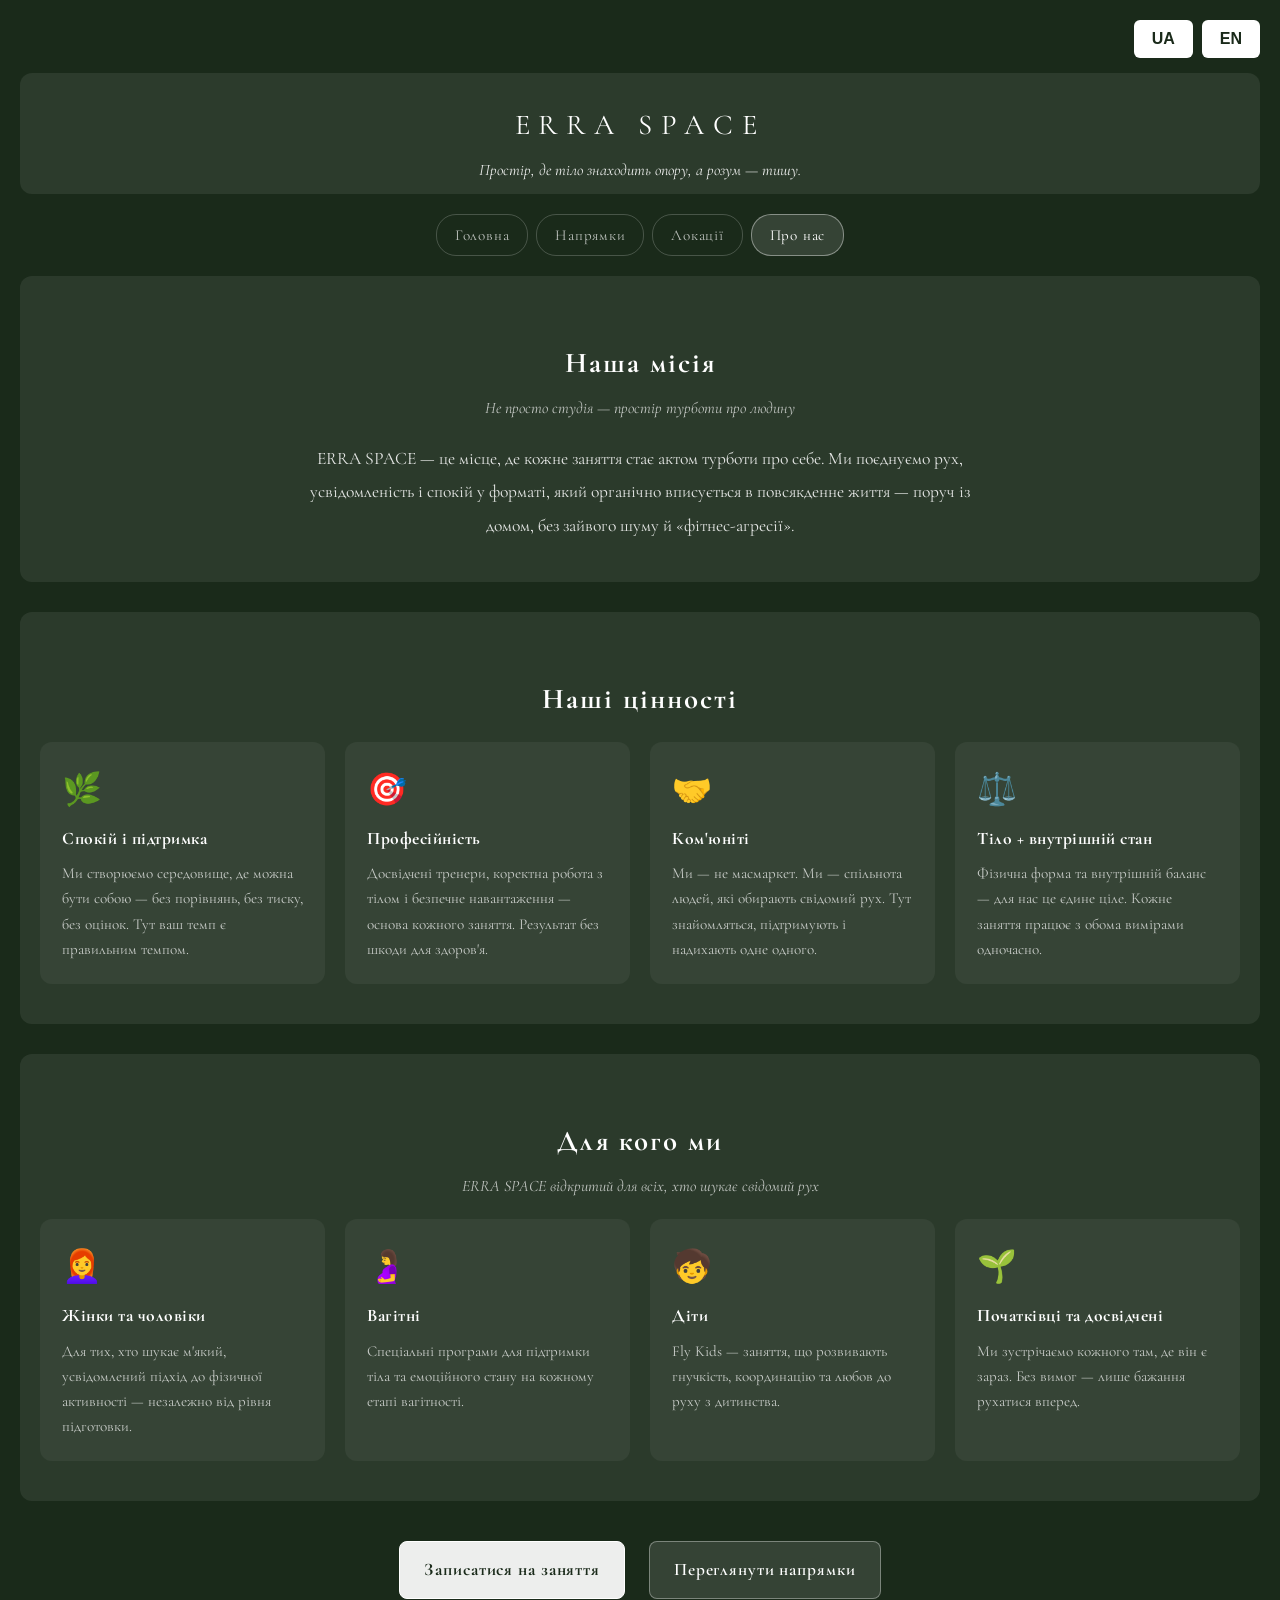
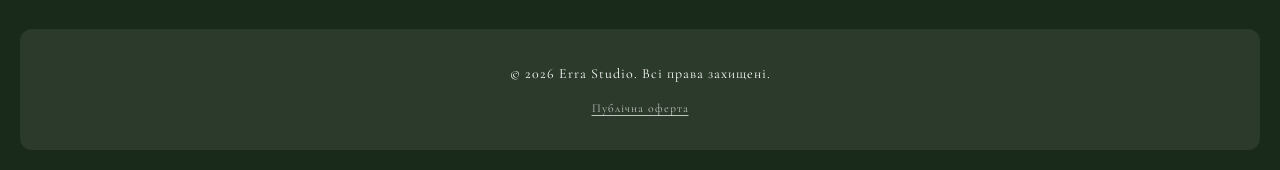
==== about.html @ 4abafbee "Create about.html" ====
<!DOCTYPE html>
<html lang="uk">
<head>
  <meta charset="UTF-8">
  <meta name="viewport" content="width=device-width, initial-scale=1">
  <title>Про нас — ERRA SPACE</title>
  <meta name="description" content="ERRA SPACE — це більше, ніж студія. Це безпечний простір для руху, відновлення й балансу тіла та розуму у Вишгороді та Міжріччі.">
  <link rel="stylesheet" href="style.css">
  <script src="script.js" defer></script>
  <link rel="preconnect" href="https://fonts.googleapis.com">
  <link rel="preconnect" href="https://fonts.gstatic.com" crossorigin>
  <link href="https://fonts.googleapis.com/css2?family=Cormorant+Garamond:wght@400;600;700&display=swap" rel="stylesheet">
</head>
<body>

  <div class="lang-switch">
    <button onclick="setLanguage('ua')">UA</button>
    <button onclick="setLanguage('en')">EN</button>
  </div>

  <header>
    <h1><a href="index.html" style="color:inherit;text-decoration:none;">ERRA SPACE</a></h1>
    <p class="hero-text" id="subtitle">Простір, де тіло знаходить опору, а розум — тишу.</p>
  </header>

  <nav class="page-nav">
    <a href="index.html" class="page-nav-link" id="nav-home">Головна</a>
    <a href="classes.html" class="page-nav-link" id="nav-classes">Напрямки</a>
    <a href="locations.html" class="page-nav-link" id="nav-locations">Локації</a>
    <a href="about.html" class="page-nav-link active" id="nav-about">Про нас</a>
  </nav>

  <main>

    <!-- Місія -->
    <section>
      <h2 id="about-mission-title">Наша місія</h2>
      <p class="section-subtitle" id="about-mission-subtitle">Не просто студія — простір турботи про людину</p>
      <p style="max-width:680px; margin:0 auto; font-size:1.1rem; line-height:1.9; color:rgba(255,255,255,0.88);" id="about-mission-text">
        ERRA SPACE — це місце, де кожне заняття стає актом турботи про себе. Ми поєднуємо рух, усвідомленість і спокій у форматі, який органічно вписується в повсякденне життя — поруч із домом, без зайвого шуму й «фітнес-агресії».
      </p>
    </section>

    <!-- Цінності -->
    <section>
      <h2 id="about-values-title">Наші цінності</h2>
      <div class="about-grid">
        <div class="about-card">
          <div class="about-card-icon">🌿</div>
          <div class="about-card-title" id="val-1-title">Спокій і підтримка</div>
          <div class="about-card-text" id="val-1-text">Ми створюємо середовище, де можна бути собою — без порівнянь, без тиску, без оцінок. Тут ваш темп є правильним темпом.</div>
        </div>
        <div class="about-card">
          <div class="about-card-icon">🎯</div>
          <div class="about-card-title" id="val-2-title">Професійність</div>
          <div class="about-card-text" id="val-2-text">Досвідчені тренери, коректна робота з тілом і безпечне навантаження — основа кожного заняття. Результат без шкоди для здоров'я.</div>
        </div>
        <div class="about-card">
          <div class="about-card-icon">🤝</div>
          <div class="about-card-title" id="val-3-title">Ком'юніті</div>
          <div class="about-card-text" id="val-3-text">Ми — не масмаркет. Ми — спільнота людей, які обирають свідомий рух. Тут знайомляться, підтримують і надихають одне одного.</div>
        </div>
        <div class="about-card">
          <div class="about-card-icon">⚖️</div>
          <div class="about-card-title" id="val-4-title">Тіло + внутрішній стан</div>
          <div class="about-card-text" id="val-4-text">Фізична форма та внутрішній баланс — для нас це єдине ціле. Кожне заняття працює з обома вимірами одночасно.</div>
        </div>
      </div>
    </section>

    <!-- Для кого -->
    <section>
      <h2 id="about-who-title">Для кого ми</h2>
      <p class="section-subtitle" id="about-who-subtitle">ERRA SPACE відкритий для всіх, хто шукає свідомий рух</p>
      <div class="about-grid">
        <div class="about-card">
          <div class="about-card-icon">👩‍🦰</div>
          <div class="about-card-title" id="who-1-title">Жінки та чоловіки</div>
          <div class="about-card-text" id="who-1-text">Для тих, хто шукає м'який, усвідомлений підхід до фізичної активності — незалежно від рівня підготовки.</div>
        </div>
        <div class="about-card">
          <div class="about-card-icon">🤰</div>
          <div class="about-card-title" id="who-2-title">Вагітні</div>
          <div class="about-card-text" id="who-2-text">Спеціальні програми для підтримки тіла та емоційного стану на кожному етапі вагітності.</div>
        </div>
        <div class="about-card">
          <div class="about-card-icon">🧒</div>
          <div class="about-card-title" id="who-3-title">Діти</div>
          <div class="about-card-text" id="who-3-text">Fly Kids — заняття, що розвивають гнучкість, координацію та любов до руху з дитинства.</div>
        </div>
        <div class="about-card">
          <div class="about-card-icon">🌱</div>
          <div class="about-card-title" id="who-4-title">Початківці та досвідчені</div>
          <div class="about-card-text" id="who-4-text">Ми зустрічаємо кожного там, де він є зараз. Без вимог — лише бажання рухатися вперед.</div>
        </div>
      </div>
    </section>

    <!-- CTA -->
    <div class="cta">
      <a href="https://instasport.ua/uk/portal/erraspace?utm_source=site&utm_medium=about&utm_content=signup"
         class="cta-button primary" id="cta-button">Записатися на заняття</a>
      <a href="classes.html" class="cta-button" id="about-btn-classes">Переглянути напрямки</a>
    </div>

  </main>

  <footer>
    <p id="footer-text">© 2026 Erra Studio. Всі права захищені.</p>
    <p style="margin-top:8px; font-size:.85em;">
      <a href="oferta.html">Публічна оферта</a>
    </p>
  </footer>

</body>
</html>
---- style.css ----
@font-face {
  font-display: swap;
}

/* Базові стилі */
body {
  font-family: 'Cormorant Garamond', serif;
  background-color: #1a2a1a;
  color: #ffffff;
  margin: 0;
  padding: 20px;
  line-height: 1.6;
  font-size: 16px;
}

/* Перемикач мов */
.lang-switch {
  text-align: right;
  margin-bottom: 15px;
}
.lang-switch button {
  background: #ffffff;
  color: #1a2a1a;
  border: none;
  padding: 10px 18px;
  margin-left: 5px;
  border-radius: 6px;
  cursor: pointer;
  font-weight: bold;
  font-size: 1rem;
  transition: background 0.3s;
}
.lang-switch button:hover { background: #ddd; }

/* Шапка */
header {
  background: rgba(255,255,255,0.08);
  border-radius: 12px;
  padding: 10px 15px;
  margin-bottom: 20px;
  text-align: center;
}
h1 {
  font-weight: 400;
  font-size: 1.8rem;
  letter-spacing: 0.3em;
  text-transform: uppercase;
  margin-bottom: 10px;
}
.hero-text {
  font-style: italic;
  font-size: 1rem;
  color: rgba(255,255,255,0.9);
  max-width: 80%;
  margin: 0 auto;
}

/* Навігація між сторінками */
.page-nav {
  display: flex;
  justify-content: center;
  gap: 8px;
  flex-wrap: wrap;
  margin-bottom: 20px;
}
.page-nav-link {
  color: rgba(255,255,255,0.7);
  text-decoration: none;
  padding: 8px 18px;
  border-radius: 20px;
  font-size: 0.95rem;
  letter-spacing: 0.05em;
  border: 1px solid rgba(255,255,255,0.2);
  transition: all 0.3s ease;
}
.page-nav-link:hover,
.page-nav-link.active {
  color: #fff;
  background: rgba(255,255,255,0.12);
  border-color: rgba(255,255,255,0.4);
}

/* Банер для нових клієнтів */
.new-client-banner {
  text-align: center;
  background: rgba(255,255,255,0.12);
  border: 1px solid rgba(255,255,255,0.25);
  border-radius: 12px;
  padding: 14px 20px;
  margin-bottom: 20px;
  animation: fadeInUp 0.6s ease both;
}
.new-client-banner p {
  margin: 0;
  font-size: 1.05rem;
  color: rgba(255,255,255,0.95);
}

/* CTA */
.cta {
  text-align: center;
  margin: 20px 0;
}
.cta-button {
  display: inline-block;
  margin: 10px 10px;
  padding: 14px 24px;
  background: rgba(255,255,255,0.12);
  color: #fff;
  border: 1.5px solid rgba(255,255,255,0.35);
  border-radius: 8px;
  text-decoration: none;
  font-weight: 600;
  font-size: 1.1rem;
  letter-spacing: 0.05em;
  transition: all 0.3s ease;
  cursor: pointer;
}
.cta-button:hover {
  background: rgba(255,255,255,0.22);
  border-color: rgba(255,255,255,0.6);
  transform: scale(1.04);
}

.cta-button.primary {
  background: rgba(255,255,255,0.92);
  color: #1a2a1a;
  border-color: #fff;
  font-weight: 700;
}
.cta-button.primary:hover {
  background: #fff;
  transform: scale(1.06);
  box-shadow: 0 4px 20px rgba(255,255,255,0.2);
}

/* Секції */
section {
  background: rgba(255,255,255,0.08);
  border-radius: 12px;
  padding: 40px 20px;
  margin-bottom: 30px;
  text-align: center;
}
h2 {
  font-size: 1.8rem;
  margin-bottom: 10px;
  letter-spacing: 2px;
}
h3 {
  font-size: 1.3rem;
  font-weight: 600;
  letter-spacing: 1px;
  margin-bottom: 15px;
  color: rgba(255,255,255,0.85);
}
.contacts-subtitle,
.section-subtitle {
  font-style: italic;
  font-size: 1rem;
  color: rgba(255,255,255,0.7);
  margin-top: 0;
  margin-bottom: 20px;
}

/* Соцмережі */
.social-icons {
  display: flex;
  justify-content: center;
  gap: 30px;
  margin-top: 20px;
}
.social-icons img {
  width: 40px;
  height: 40px;
  filter: invert(100%);
  transition: transform 0.3s;
}
.social-icons img:hover { transform: scale(1.2); }

/* Напрямки */
.directions-grid {
  display: grid;
  grid-template-columns: repeat(3, 1fr);
  gap: 25px;
  padding: 0;
  height: auto;
}
.card {
  background: rgba(255,255,255,0.05);
  border-radius: 12px;
  overflow: hidden;
  text-align: center;
  box-shadow: 0 0 10px rgba(0,0,0,0.3);
  cursor: pointer;
  transition: transform 0.3s;
  animation: fadeInUp 0.6s ease both;
}
.card:hover { transform: scale(1.05); }
.card img {
  width: 100%;
  height: auto;
  object-fit: cover;
  aspect-ratio: 4 / 5;
}
.card p {
  margin: 10px 0;
  font-size: 1.2rem;
  font-style: italic;
  color: rgba(255,255,255,0.9);
}

/* Послідовна анімація карток */
.card:nth-child(1) { animation-delay: 0.05s; }
.card:nth-child(2) { animation-delay: 0.10s; }
.card:nth-child(3) { animation-delay: 0.15s; }
.card:nth-child(4) { animation-delay: 0.20s; }
.card:nth-child(5) { animation-delay: 0.25s; }
.card:nth-child(6) { animation-delay: 0.30s; }
.card:nth-child(7) { animation-delay: 0.35s; }
.card:nth-child(8) { animation-delay: 0.40s; }
.card:nth-child(9) { animation-delay: 0.45s; }

/* Блоки напрямків (для classes.html) */
.classes-group {
  margin-bottom: 40px;
  text-align: left;
}
.classes-group h3 {
  text-align: center;
  border-bottom: 1px solid rgba(255,255,255,0.15);
  padding-bottom: 10px;
  margin-bottom: 20px;
}
.class-item {
  background: rgba(255,255,255,0.05);
  border-radius: 10px;
  padding: 18px 22px;
  margin-bottom: 12px;
  cursor: default;
  transition: background 0.3s;
}
.class-item:hover {
  background: rgba(255,255,255,0.09);
}
.class-item-title {
  font-size: 1.15rem;
  font-weight: 600;
  margin-bottom: 6px;
  color: #fff;
}
.class-item-desc {
  font-size: 0.95rem;
  color: rgba(255,255,255,0.72);
  line-height: 1.6;
}

/* Модальне вікно */
.modal {
  display: none;
  position: fixed;
  z-index: 1000;
  left: 0; top: 0;
  width: 100%; height: 100%;
  background: rgba(0,0,0,0.8);
  align-items: center;
  justify-content: center;
  opacity: 0;
  transition: opacity 0.3s ease;
}
.modal.show {
  display: flex;
  opacity: 1;
}
.modal.hide {
  opacity: 0;
}
.modal-content {
  background: #1a2a1a;
  color: #fff;
  padding: 30px;
  border-radius: 12px;
  width: 80%;
  max-width: 900px;
  text-align: left;
  line-height: 1.8;
  font-size: 1.8rem;
  transform: scale(0.95);
  transition: transform 0.3s ease;
}
.modal.show .modal-content {
  transform: scale(1);
}
.modal-content h2 {
  margin-top: 0;
  font-size: 2rem;
  letter-spacing: 1px;
}
.close {
  float: right;
  font-size: 2.4rem;
  cursor: pointer;
}

/* Контакти */
.contact-blocks {
  display: grid;
  grid-template-columns: repeat(auto-fit, minmax(280px, 1fr));
  gap: 30px;
  margin-top: 20px;
}
.contact-block {
  background: rgba(255,255,255,0.05);
  border-radius: 12px;
  padding: 20px;
  box-shadow: 0 0 10px rgba(0,0,0,0.3);
  text-align: center;
}
.contact-block p {
  margin: 10px 0;
  font-size: 1.1rem;
}
.contact-block iframe {
  width: 100%;
  height: 200px;
  border-radius: 10px;
  margin-top: 10px;
  box-shadow: 0 0 8px rgba(0,0,0,0.4);
}

/* Про нас — блоки (about.html) */
.about-grid {
  display: grid;
  grid-template-columns: repeat(auto-fit, minmax(240px, 1fr));
  gap: 20px;
  margin-top: 20px;
  text-align: left;
}
.about-card {
  background: rgba(255,255,255,0.05);
  border-radius: 12px;
  padding: 22px;
}
.about-card-icon {
  font-size: 2rem;
  margin-bottom: 10px;
}
.about-card-title {
  font-size: 1.1rem;
  font-weight: 700;
  margin-bottom: 8px;
  color: #fff;
  letter-spacing: 0.5px;
}
.about-card-text {
  font-size: 0.95rem;
  color: rgba(255,255,255,0.72);
  line-height: 1.65;
}

/* Кнопка навігації */
.nav-button {
  display: inline-block;
  margin-top: 15px;
  padding: 14px 26px;
  background: #ffffff;
  color: #1a2a1a !important;
  border-radius: 10px;
  text-decoration: none !important;
  font-weight: bold;
  transition: background 0.3s;
}
.nav-button:hover { background: #ddd; }

/* Телефон */
a[href^="tel"] {
  color: #ffffff !important;
  text-decoration: none !important;
  font-weight: bold;
  white-space: nowrap;
}
a[href^="tel"]:hover { color: #ddd !important; }

/* Instagram у контактах */
.contact-block a[href*="instagram.com"] {
  color: #ffffff !important;
  text-decoration: none !important;
  font-style: italic;
  font-weight: bold;
}
.contact-block a[href*="instagram.com"]:hover { color: #ddd !important; }

/* Футер */
footer {
  text-align: center;
  font-size: 14px;
  letter-spacing: 1px;
  background: rgba(255,255,255,0.08);
  border-radius: 12px;
  padding: 20px;
  position: relative;
  bottom: 0;
  width: 100%;
  box-sizing: border-box;
}
footer a {
  color: rgba(255, 255, 255, 0.7);
  text-decoration: underline;
  text-underline-offset: 3px;
  transition: color 0.2s;
}
footer a:hover {
  color: #ffffff;
}

/* Анімація */
section, footer { animation: fadeInUp 0.8s ease both; }
@keyframes fadeInUp {
  from { opacity: 0; transform: translateY(20px); }
  to { opacity: 1; transform: translateY(0); }
}

/* Мобільна адаптивність */
@media (max-width: 480px) {
  body { padding: 8px; }

  section { padding: 15px 8px; }
  h1 { font-size: 1.4rem; letter-spacing: 0.15em; }
  h2 { font-size: 1.3rem; letter-spacing: 1px; }

  .page-nav {
    gap: 5px;
  }
  .page-nav-link {
    padding: 6px 12px;
    font-size: 0.82rem;
  }

  .new-client-banner {
    padding: 10px 12px;
    font-size: 0.9rem;
  }

  /* Картки — 3 в ряд */
  .directions-grid {
    grid-template-columns: repeat(3, 1fr);
    gap: 6px;
  }
  .card {
    border-radius: 8px;
  }
  .card img {
    aspect-ratio: 3 / 4;
    max-height: none;
  }
  .card p {
    font-size: 0.6rem;
    margin: 4px 0;
    padding: 0 2px;
  }

  /* Кнопки CTA — в ряд, компактні */
  .cta {
    display: flex;
    flex-direction: row;
    flex-wrap: wrap;
    justify-content: center;
    gap: 8px;
    margin: 12px 0;
  }
  .cta-button {
    display: inline-block;
    width: auto;
    margin: 0;
    padding: 10px 14px;
    font-size: 0.85rem;
    text-align: center;
    box-sizing: border-box;
    letter-spacing: 0;
  }

  /* Модальне вікно */
  .modal-content {
    width: 100%;
    height: 100vh;
    max-height: 100vh;
    overflow-y: auto;
    margin: 0;
    border-radius: 0;
    font-size: 1.1rem;
    line-height: 1.8;
    padding: 20px 16px;
  }
  .modal-content h2 {
    font-size: 1.2rem;
    letter-spacing: 0.05em;
  }
  .modal-content p {
    font-size: 1rem;
    line-height: 1.7;
  }
  .close { font-size: 2rem; }

  /* Контакти — один під одним */
  .contact-blocks {
    grid-template-columns: 1fr;
    gap: 15px;
  }
  .contact-block {
    padding: 16px 12px;
  }
  .contact-block p {
    font-size: 0.95rem;
    margin: 6px 0;
  }
  .contact-block iframe {
    height: 160px;
  }
  .nav-button {
    padding: 10px 20px;
    font-size: 0.9rem;
    margin-top: 10px;
  }

  .social-icons { gap: 18px; }
  .social-icons img {
    width: 28px;
    height: 28px;
  }

  .about-grid {
    grid-template-columns: 1fr;
  }
}
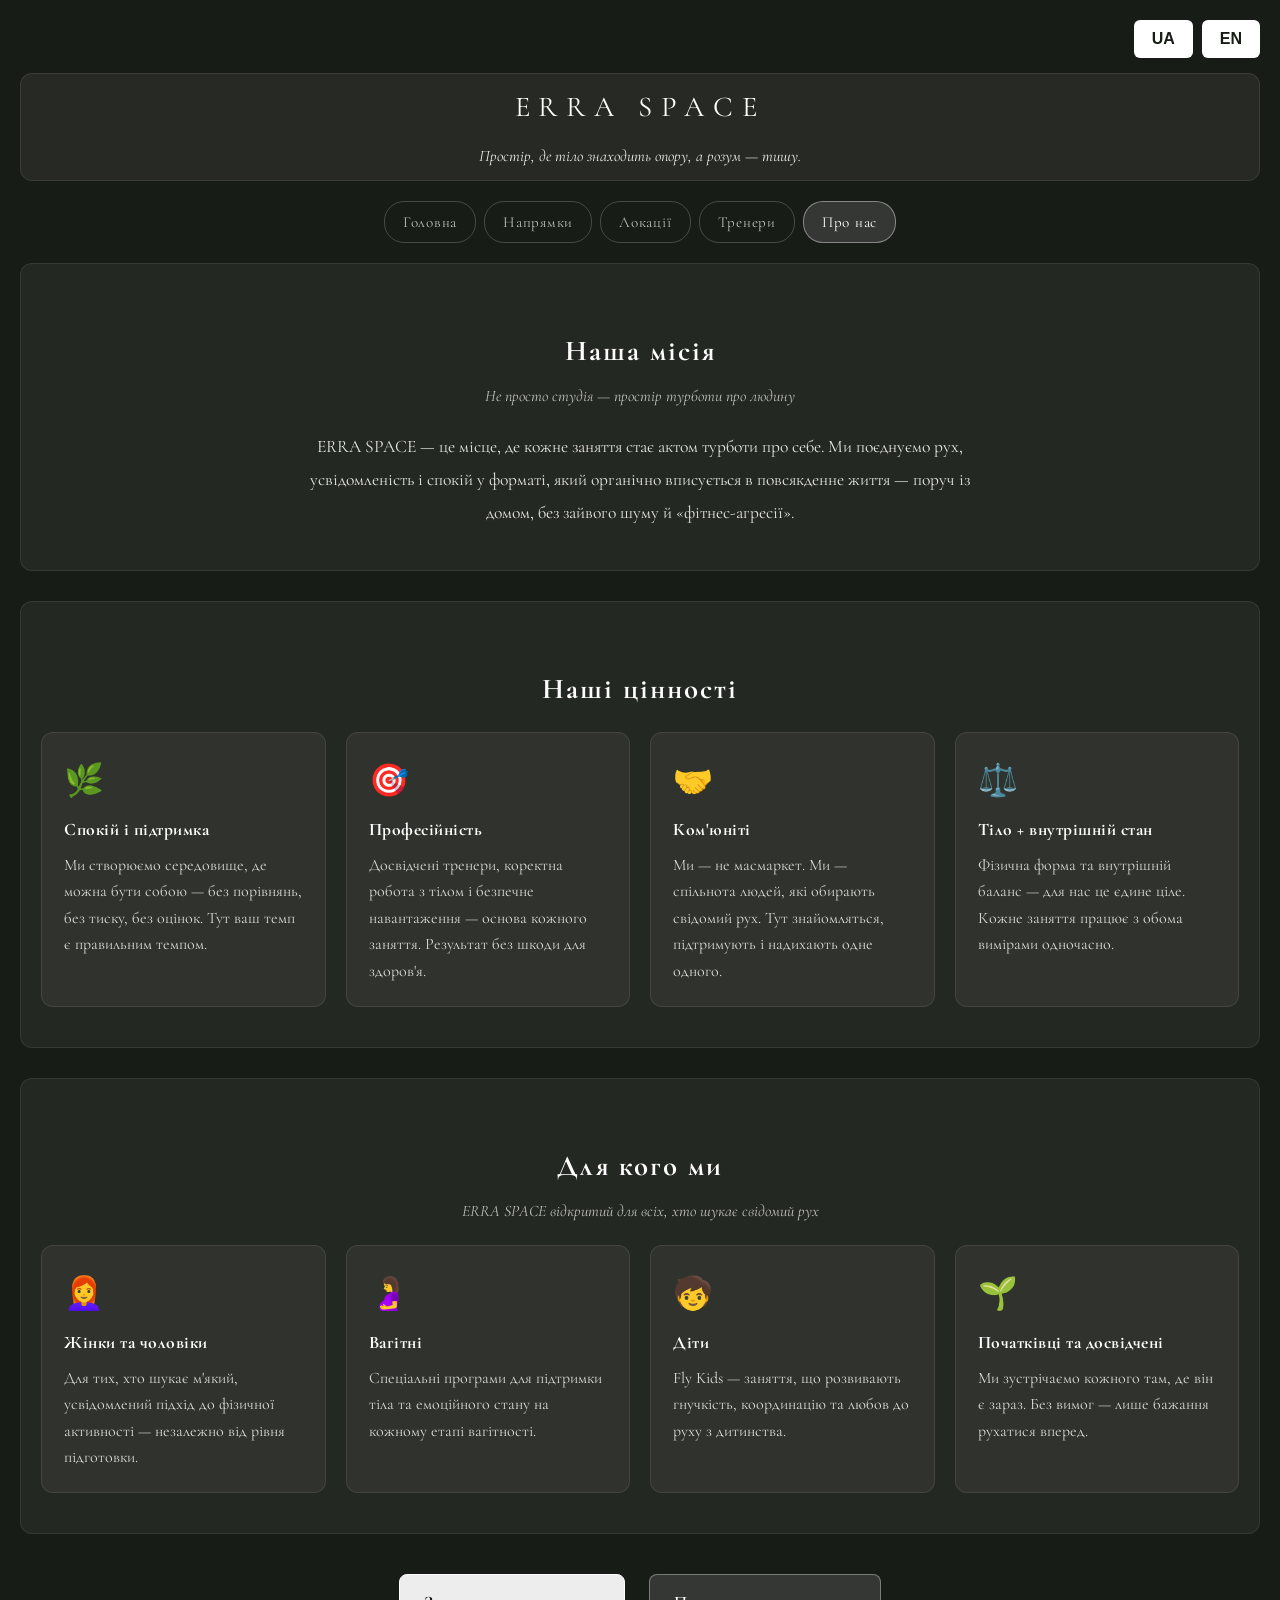
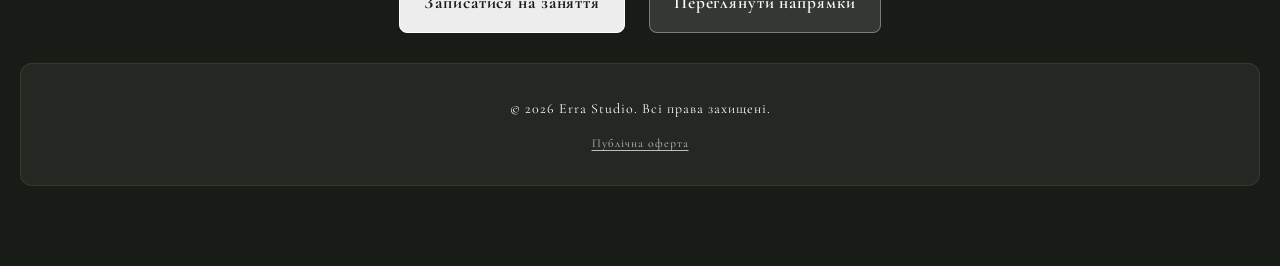
==== commit 1b5e9808: "Update about.html" ====
--- a/about.html
+++ b/about.html
@@ -27,6 +27,7 @@
     <a href="index.html" class="page-nav-link" id="nav-home">Головна</a>
     <a href="classes.html" class="page-nav-link" id="nav-classes">Напрямки</a>
     <a href="locations.html" class="page-nav-link" id="nav-locations">Локації</a>
+    <a href="trainers.html" class="page-nav-link" id="nav-trainers">Тренери</a>
     <a href="about.html" class="page-nav-link active" id="nav-about">Про нас</a>
   </nav>
 
--- a/style.css
+++ b/style.css
@@ -5,12 +5,13 @@
 /* Базові стилі */
 body {
   font-family: 'Cormorant Garamond', serif;
-  background-color: #1a2a1a;
+  background-color: #181c17;          /* ← менш насичений зелений */
   color: #ffffff;
   margin: 0;
   padding: 20px;
   line-height: 1.6;
   font-size: 16px;
+  padding-bottom: 80px;
 }
 
 /* Перемикач мов */
@@ -20,7 +21,7 @@
 }
 .lang-switch button {
   background: #ffffff;
-  color: #1a2a1a;
+  color: #181c17;
   border: none;
   padding: 10px 18px;
   margin-left: 5px;
@@ -32,20 +33,56 @@
 }
 .lang-switch button:hover { background: #ddd; }
 
-/* Шапка */
+/* Шапка (інші сторінки) */
 header {
-  background: rgba(255,255,255,0.08);
+  background: rgba(232,228,210,0.07);  /* ← теплий айворі відтінок */
+  border: 1px solid rgba(232,228,210,0.10);
   border-radius: 12px;
   padding: 10px 15px;
   margin-bottom: 20px;
   text-align: center;
 }
+
+/* Hero — головна сторінка */
+.hero-header {
+  background: rgba(232,228,210,0.07);
+  border: 1px solid rgba(232,228,210,0.10);
+  border-radius: 16px;
+  padding: 48px 24px 36px;
+  margin-bottom: 20px;
+  text-align: center;
+  display: flex;
+  flex-direction: column;
+  align-items: center;
+  gap: 0;
+}
+.hero-location {
+  font-size: 0.78rem;
+  letter-spacing: 0.15em;
+  text-transform: uppercase;
+  color: rgba(255,255,255,0.5);
+  margin: 0 0 12px;
+}
+.hero-sub {
+  font-size: 1.1rem;
+  color: rgba(255,255,255,0.78);
+  line-height: 1.5;
+  margin: 0 0 20px;
+  font-style: italic;
+}
+.hero-trust-line {
+  font-size: 0.82rem;
+  color: rgba(255,255,255,0.4);
+  margin: 10px 0 0;
+  letter-spacing: 0.02em;
+}
+
 h1 {
   font-weight: 400;
   font-size: 1.8rem;
   letter-spacing: 0.3em;
   text-transform: uppercase;
-  margin-bottom: 10px;
+  margin: 0 0 14px;
 }
 .hero-text {
   font-style: italic;
@@ -83,8 +120,8 @@
 /* Банер для нових клієнтів */
 .new-client-banner {
   text-align: center;
-  background: rgba(255,255,255,0.12);
-  border: 1px solid rgba(255,255,255,0.25);
+  background: rgba(232,228,210,0.08);
+  border: 1px solid rgba(232,228,210,0.18);
   border-radius: 12px;
   padding: 14px 20px;
   margin-bottom: 20px;
@@ -121,10 +158,9 @@
   border-color: rgba(255,255,255,0.6);
   transform: scale(1.04);
 }
-
 .cta-button.primary {
   background: rgba(255,255,255,0.92);
-  color: #1a2a1a;
+  color: #181c17;
   border-color: #fff;
   font-weight: 700;
 }
@@ -133,10 +169,88 @@
   transform: scale(1.06);
   box-shadow: 0 4px 20px rgba(255,255,255,0.2);
 }
-
-/* Секції */
+.hero-main-btn {
+  font-size: 1.1rem;
+  padding: 16px 36px;
+  letter-spacing: 0.03em;
+  margin: 0;
+}
+
+/* Sticky CTA — тільки на мобільному */
+.sticky-cta {
+  display: none;
+  position: fixed;
+  bottom: 0;
+  left: 0;
+  right: 0;
+  z-index: 999;
+  padding: 12px 16px;
+  background: #181c17;
+  border-top: 1px solid rgba(255,255,255,0.12);
+  transition: opacity 0.3s ease, transform 0.3s ease;
+}
+.sticky-cta.hidden {
+  opacity: 0;
+  transform: translateY(100%);
+  pointer-events: none;
+}
+.sticky-cta-btn {
+  display: block;
+  width: 100%;
+  text-align: center;
+  padding: 14px 0;
+  background: #fff;
+  color: #181c17;
+  font-family: 'Cormorant Garamond', serif;
+  font-size: 1rem;
+  font-weight: 700;
+  border-radius: 8px;
+  text-decoration: none;
+  letter-spacing: 0.03em;
+  transition: background 0.2s;
+}
+.sticky-cta-btn:hover { background: #eee; }
+
+/* Відгуки */
+.reviews-section {
+  background: rgba(232,228,210,0.06);
+  border: 1px solid rgba(232,228,210,0.09);
+  border-radius: 12px;
+  padding: 40px 20px;
+  margin-bottom: 30px;
+  text-align: center;
+}
+.reviews-grid {
+  display: grid;
+  grid-template-columns: repeat(auto-fit, minmax(240px, 1fr));
+  gap: 20px;
+  margin-top: 20px;
+  text-align: left;
+}
+.review-card {
+  background: rgba(232,228,210,0.06);
+  border-radius: 12px;
+  padding: 22px 24px;
+  border-left: 2px solid rgba(232,228,210,0.20);
+}
+.review-text {
+  font-size: 1.05rem;
+  font-style: italic;
+  color: rgba(255,255,255,0.88);
+  line-height: 1.7;
+  margin: 0 0 12px;
+}
+.review-author {
+  font-size: 0.88rem;
+  color: rgba(255,255,255,0.45);
+  margin: 0;
+  letter-spacing: 0.04em;
+}
+
+/* Секції — ← айворі/теплий сірий замість чисто зеленого */
 section {
-  background: rgba(255,255,255,0.08);
+  background: rgba(232,228,210,0.06);
+  border: 1px solid rgba(232,228,210,0.09);
   border-radius: 12px;
   padding: 40px 20px;
   margin-bottom: 30px;
@@ -187,7 +301,7 @@
   height: auto;
 }
 .card {
-  background: rgba(255,255,255,0.05);
+  background: rgba(232,228,210,0.06);
   border-radius: 12px;
   overflow: hidden;
   text-align: center;
@@ -221,38 +335,39 @@
 .card:nth-child(8) { animation-delay: 0.40s; }
 .card:nth-child(9) { animation-delay: 0.45s; }
 
-/* Блоки напрямків (для classes.html) */
+/* Блоки напрямків (classes.html) */
 .classes-group {
   margin-bottom: 40px;
   text-align: left;
 }
 .classes-group h3 {
   text-align: center;
-  border-bottom: 1px solid rgba(255,255,255,0.15);
+  border-bottom: 1px solid rgba(232,228,210,0.15);
   padding-bottom: 10px;
   margin-bottom: 20px;
 }
 .class-item {
-  background: rgba(255,255,255,0.05);
+  background: rgba(232,228,210,0.07);   /* ← тепліший айворі фон картки */
+  border: 1px solid rgba(232,228,210,0.11);
   border-radius: 10px;
-  padding: 18px 22px;
+  padding: 20px 24px;
   margin-bottom: 12px;
   cursor: default;
   transition: background 0.3s;
 }
 .class-item:hover {
-  background: rgba(255,255,255,0.09);
+  background: rgba(232,228,210,0.12);
 }
 .class-item-title {
-  font-size: 1.15rem;
+  font-size: 1.2rem;                     /* ← збільшено з 1.15rem */
   font-weight: 600;
-  margin-bottom: 6px;
+  margin-bottom: 8px;
   color: #fff;
 }
 .class-item-desc {
-  font-size: 0.95rem;
-  color: rgba(255,255,255,0.72);
-  line-height: 1.6;
+  font-size: 1.05rem;                    /* ← збільшено з 0.95rem */
+  color: rgba(255,255,255,0.88);         /* ← більший контраст (було 0.72) */
+  line-height: 1.7;                      /* ← трохи більший міжрядковий */
 }
 
 /* Модальне вікно */
@@ -276,7 +391,7 @@
   opacity: 0;
 }
 .modal-content {
-  background: #1a2a1a;
+  background: #181c17;
   color: #fff;
   padding: 30px;
   border-radius: 12px;
@@ -310,7 +425,8 @@
   margin-top: 20px;
 }
 .contact-block {
-  background: rgba(255,255,255,0.05);
+  background: rgba(232,228,210,0.06);
+  border: 1px solid rgba(232,228,210,0.10);
   border-radius: 12px;
   padding: 20px;
   box-shadow: 0 0 10px rgba(0,0,0,0.3);
@@ -328,7 +444,7 @@
   box-shadow: 0 0 8px rgba(0,0,0,0.4);
 }
 
-/* Про нас — блоки (about.html) */
+/* Про нас */
 .about-grid {
   display: grid;
   grid-template-columns: repeat(auto-fit, minmax(240px, 1fr));
@@ -337,7 +453,8 @@
   text-align: left;
 }
 .about-card {
-  background: rgba(255,255,255,0.05);
+  background: rgba(232,228,210,0.06);
+  border: 1px solid rgba(232,228,210,0.10);
   border-radius: 12px;
   padding: 22px;
 }
@@ -353,9 +470,81 @@
   letter-spacing: 0.5px;
 }
 .about-card-text {
+  font-size: 1rem;                       /* ← збільшено з 0.95rem */
+  color: rgba(255,255,255,0.82);         /* ← кращий контраст */
+  line-height: 1.65;
+}
+
+/* Блок "Для кого" */
+.for-whom-grid {
+  display: grid;
+  grid-template-columns: repeat(auto-fit, minmax(240px, 1fr));
+  gap: 20px;
+  margin-top: 20px;
+  text-align: left;
+}
+.for-whom-card {
+  background: rgba(232,228,210,0.06);
+  border: 1px solid rgba(232,228,210,0.10);
+  border-radius: 12px;
+  padding: 24px;
+  display: flex;
+  flex-direction: column;
+  gap: 10px;
+  transition: background 0.3s;
+}
+.for-whom-card:hover {
+  background: rgba(232,228,210,0.11);
+}
+.for-whom-icon { font-size: 2rem; }
+.for-whom-card-title {
+  font-size: 1.15rem;
+  font-weight: 700;
+  color: #fff;
+  letter-spacing: 0.5px;
+}
+.for-whom-card-text {
+  font-size: 1rem;                       /* ← збільшено з 0.95rem */
+  color: rgba(255,255,255,0.82);
+  line-height: 1.6;
+}
+.for-whom-rec {
+  font-size: 0.88rem;
+  color: rgba(255,255,255,0.5);
+  font-style: italic;
+  margin-top: 4px;
+}
+.for-whom-btn {
+  margin-top: auto;
+  display: block;
+  text-align: center;
+  padding: 12px 16px;
   font-size: 0.95rem;
-  color: rgba(255,255,255,0.72);
-  line-height: 1.65;
+}
+.for-whom-hint {
+  margin-top: 24px;
+  font-style: italic;
+  font-size: 0.95rem;
+  color: rgba(255,255,255,0.55);
+}
+
+/* Завершальний блок */
+.closing-block {
+  text-align: center;
+  padding: 50px 20px;
+}
+.closing-text {
+  font-size: 1.8rem;
+  font-style: italic;
+  letter-spacing: 1px;
+  color: rgba(255,255,255,0.95);
+  margin: 0 0 10px;
+}
+.closing-subtext {
+  font-size: 1.2rem;
+  color: rgba(255,255,255,0.6);
+  margin: 0;
+  font-style: italic;
 }
 
 /* Кнопка навігації */
@@ -364,7 +553,7 @@
   margin-top: 15px;
   padding: 14px 26px;
   background: #ffffff;
-  color: #1a2a1a !important;
+  color: #181c17 !important;
   border-radius: 10px;
   text-decoration: none !important;
   font-weight: bold;
@@ -395,7 +584,8 @@
   text-align: center;
   font-size: 14px;
   letter-spacing: 1px;
-  background: rgba(255,255,255,0.08);
+  background: rgba(232,228,210,0.06);
+  border: 1px solid rgba(232,228,210,0.09);
   border-radius: 12px;
   padding: 20px;
   position: relative;
@@ -404,62 +594,139 @@
   box-sizing: border-box;
 }
 footer a {
-  color: rgba(255, 255, 255, 0.7);
+  color: rgba(255,255,255,0.7);
   text-decoration: underline;
   text-underline-offset: 3px;
   transition: color 0.2s;
 }
-footer a:hover {
-  color: #ffffff;
+footer a:hover { color: #ffffff; }
+
+/* ── Тренери ── */
+.trainers-grid {
+  display: grid;
+  grid-template-columns: repeat(2, 1fr);
+  gap: 24px;
+  margin-top: 24px;
+}
+.trainer-card {
+  background: rgba(232,228,210,0.07);
+  border: 1px solid rgba(232,228,210,0.11);
+  border-radius: 14px;
+  overflow: hidden;
+  transition: background 0.3s;
+}
+.trainer-card:hover {
+  background: rgba(232,228,210,0.12);
+}
+.trainer-photo {
+  width: 100%;
+  aspect-ratio: 3 / 4;
+  overflow: hidden;
+  background: rgba(232,228,210,0.06);
+}
+.trainer-photo img {
+  width: 100%;
+  height: 100%;
+  object-fit: cover;
+  object-position: top center;
+  display: block;
+}
+.trainer-info {
+  padding: 20px 22px 24px;
+}
+.trainer-category {
+  font-size: 0.72rem;
+  letter-spacing: 0.18em;
+  text-transform: uppercase;
+  color: rgba(255,255,255,0.42);
+  margin-bottom: 6px;
+}
+.trainer-name {
+  font-size: 1.45rem;
+  font-weight: 600;
+  letter-spacing: 0.04em;
+  margin: 0 0 6px;
+  color: #fff;
+}
+.trainer-directions {
+  font-size: 0.88rem;
+  font-style: italic;
+  color: rgba(255,255,255,0.50);
+  margin-bottom: 14px;
+  line-height: 1.4;
+}
+.trainer-desc {
+  font-size: 1rem;
+  color: rgba(255,255,255,0.84);
+  line-height: 1.72;
+  margin: 0;
+}
+/* Широка картка директора */
+.trainer-card.director {
+  grid-column: 1 / -1;
+  display: grid;
+  grid-template-columns: 1fr 2fr;
+}
+.trainer-card.director .trainer-photo {
+  aspect-ratio: 3 / 4;
 }
 
 /* Анімація */
 section, footer { animation: fadeInUp 0.8s ease both; }
 @keyframes fadeInUp {
   from { opacity: 0; transform: translateY(20px); }
-  to { opacity: 1; transform: translateY(0); }
+  to   { opacity: 1; transform: translateY(0); }
 }
 
 /* Мобільна адаптивність */
+@media (max-width: 768px) {
+  .sticky-cta { display: block; }
+  body { padding-bottom: 80px; }
+}
+
 @media (max-width: 480px) {
-  body { padding: 8px; }
-
-  section { padding: 15px 8px; }
+  body { padding: 8px; padding-bottom: 80px; }
+
+  section { padding: 15px 10px; }
   h1 { font-size: 1.4rem; letter-spacing: 0.15em; }
   h2 { font-size: 1.3rem; letter-spacing: 1px; }
 
-  .page-nav {
-    gap: 5px;
-  }
-  .page-nav-link {
-    padding: 6px 12px;
-    font-size: 0.82rem;
-  }
-
-  .new-client-banner {
-    padding: 10px 12px;
-    font-size: 0.9rem;
-  }
-
-  /* Картки — 3 в ряд */
+  .hero-header { padding: 28px 16px 20px; gap: 0; }
+  .hero-location { margin-bottom: 8px; }
+  h1 { margin-bottom: 8px; }
+  .hero-sub { font-size: 1rem; margin-bottom: 16px; }
+  .hero-main-btn { font-size: 1rem; padding: 14px 24px; width: 100%; box-sizing: border-box; }
+  .hero-trust-line { font-size: 0.75rem; }
+
+  .page-nav { gap: 5px; }
+  .page-nav-link { padding: 6px 12px; font-size: 0.82rem; }
+
+  .new-client-banner { padding: 10px 12px; font-size: 0.9rem; }
+
+  /* Картки напрямків — 3 в ряд */
   .directions-grid {
     grid-template-columns: repeat(3, 1fr);
     gap: 6px;
   }
-  .card {
-    border-radius: 8px;
+  .card { border-radius: 8px; }
+  .card img { aspect-ratio: 3 / 4; max-height: none; }
+  .card p { font-size: 0.6rem; margin: 4px 0; padding: 0 2px; }
+
+  /* Описи напрямків — збільшено для мобільного */
+  .class-item {
+    padding: 16px 14px;
   }
-  .card img {
-    aspect-ratio: 3 / 4;
-    max-height: none;
+  .class-item-title {
+    font-size: 1.1rem;                   /* ← чітко читається на телефоні */
+    margin-bottom: 6px;
   }
-  .card p {
-    font-size: 0.6rem;
-    margin: 4px 0;
-    padding: 0 2px;
+  .class-item-desc {
+    font-size: 1rem;                     /* ← мінімум 1rem на мобільному */
+    line-height: 1.65;
+    color: rgba(255,255,255,0.9);        /* ← максимальний контраст на мобільному */
   }
 
-  /* Кнопки CTA — в ряд, компактні */
+  /* Кнопки CTA */
   .cta {
     display: flex;
     flex-direction: row;
@@ -479,6 +746,17 @@
     letter-spacing: 0;
   }
 
+  /* Відгуки — одна колонка */
+  .reviews-grid { grid-template-columns: 1fr; }
+
+  /* Для кого — одна колонка */
+  .for-whom-grid { grid-template-columns: 1fr; }
+  .for-whom-btn { font-size: 0.88rem; padding: 10px 12px; }
+
+  /* Завершальний блок */
+  .closing-text { font-size: 1.3rem; }
+  .closing-subtext { font-size: 1rem; }
+
   /* Модальне вікно */
   .modal-content {
     width: 100%;
@@ -491,44 +769,28 @@
     line-height: 1.8;
     padding: 20px 16px;
   }
-  .modal-content h2 {
-    font-size: 1.2rem;
-    letter-spacing: 0.05em;
-  }
-  .modal-content p {
-    font-size: 1rem;
-    line-height: 1.7;
-  }
+  .modal-content h2 { font-size: 1.2rem; letter-spacing: 0.05em; }
+  .modal-content p { font-size: 1rem; line-height: 1.7; }
   .close { font-size: 2rem; }
 
-  /* Контакти — один під одним */
-  .contact-blocks {
-    grid-template-columns: 1fr;
-    gap: 15px;
-  }
-  .contact-block {
-    padding: 16px 12px;
-  }
-  .contact-block p {
-    font-size: 0.95rem;
-    margin: 6px 0;
-  }
-  .contact-block iframe {
-    height: 160px;
-  }
-  .nav-button {
-    padding: 10px 20px;
-    font-size: 0.9rem;
-    margin-top: 10px;
-  }
+  /* Контакти */
+  .contact-blocks { grid-template-columns: 1fr; gap: 15px; }
+  .contact-block { padding: 16px 12px; }
+  .contact-block p { font-size: 0.95rem; margin: 6px 0; }
+  .contact-block iframe { height: 160px; }
+  .nav-button { padding: 10px 20px; font-size: 0.9rem; margin-top: 10px; }
 
   .social-icons { gap: 18px; }
-  .social-icons img {
-    width: 28px;
-    height: 28px;
-  }
-
-  .about-grid {
-    grid-template-columns: 1fr;
-  }
-}
+  .social-icons img { width: 28px; height: 28px; }
+
+  .about-grid { grid-template-columns: 1fr; }
+  .about-card-text { font-size: 1rem; }
+
+  /* Тренери — одна колонка на мобільному */
+  .trainers-grid { grid-template-columns: 1fr; gap: 16px; }
+  .trainer-card.director { grid-template-columns: 1fr; }
+  .trainer-card.director .trainer-photo { aspect-ratio: 1 / 1; }
+  .trainer-name { font-size: 1.25rem; }
+  .trainer-desc { font-size: 0.98rem; }
+  .trainer-info { padding: 16px 14px 20px; }
+}
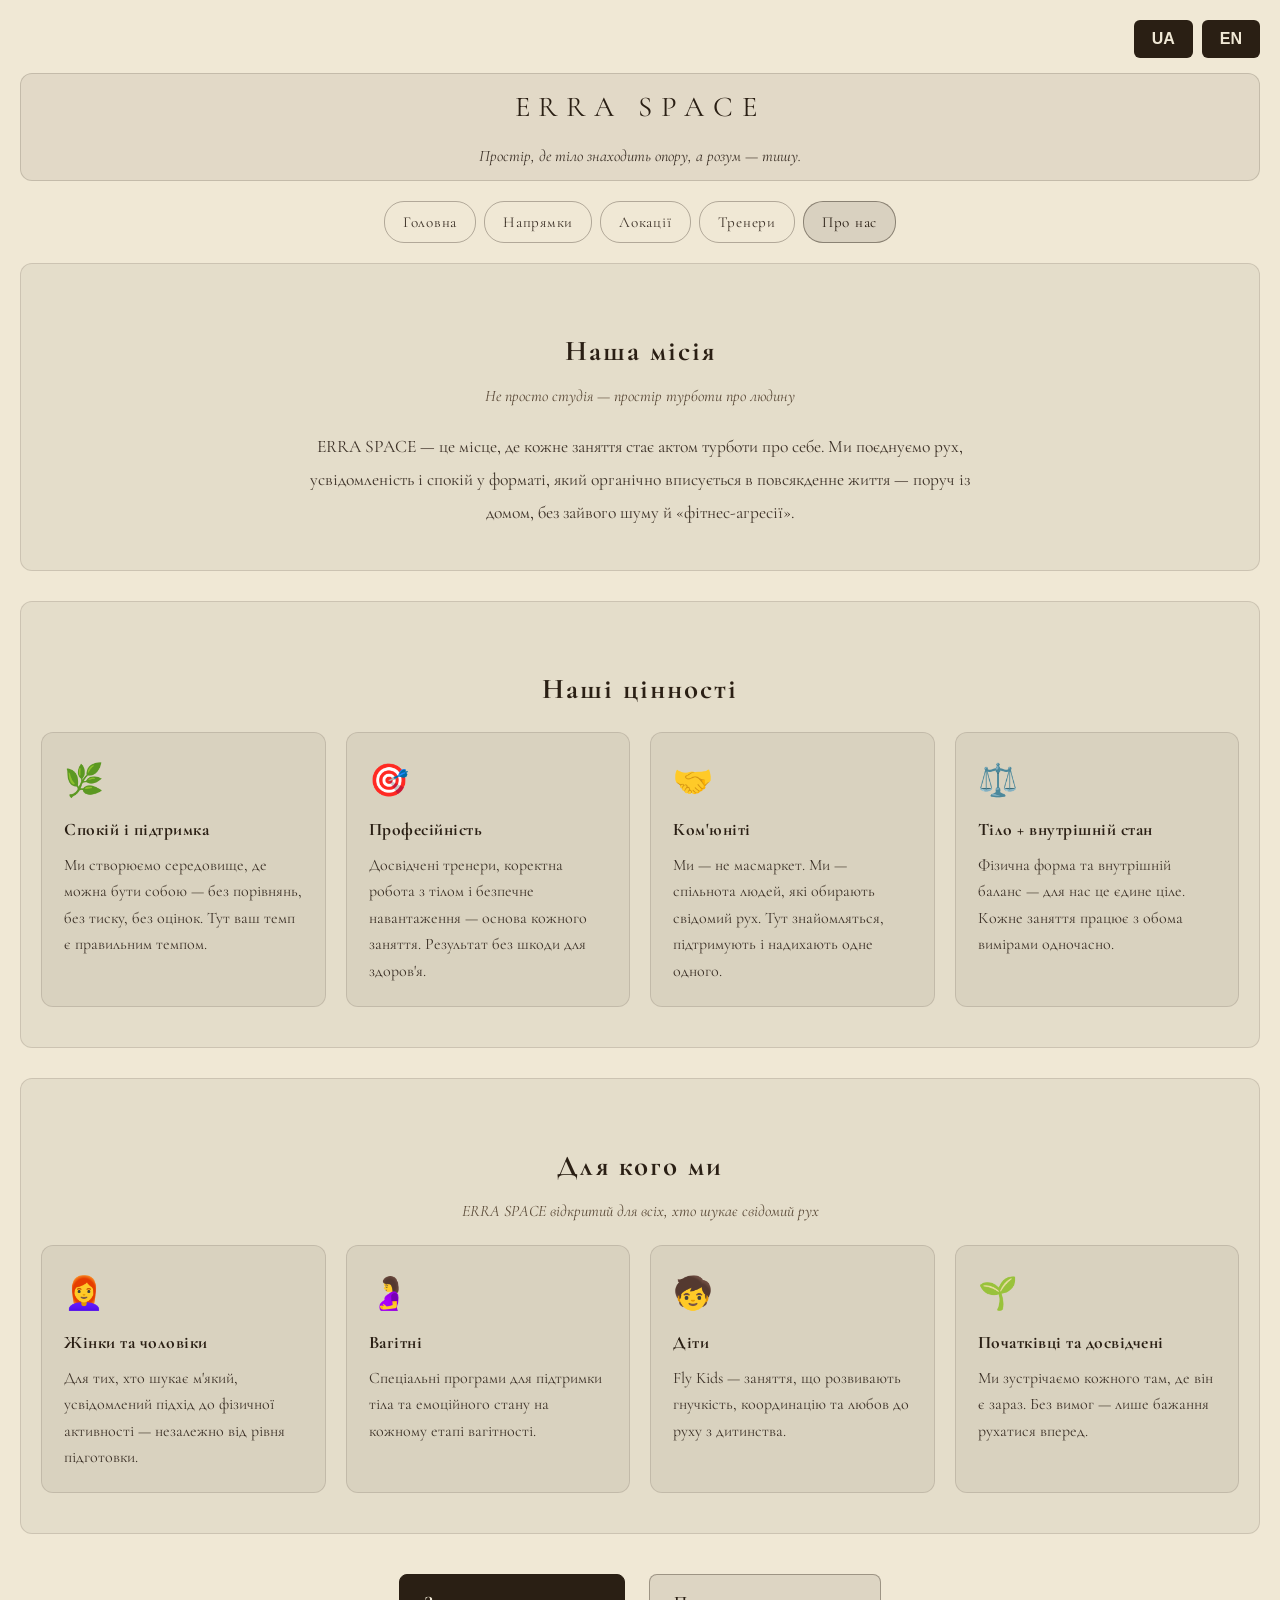
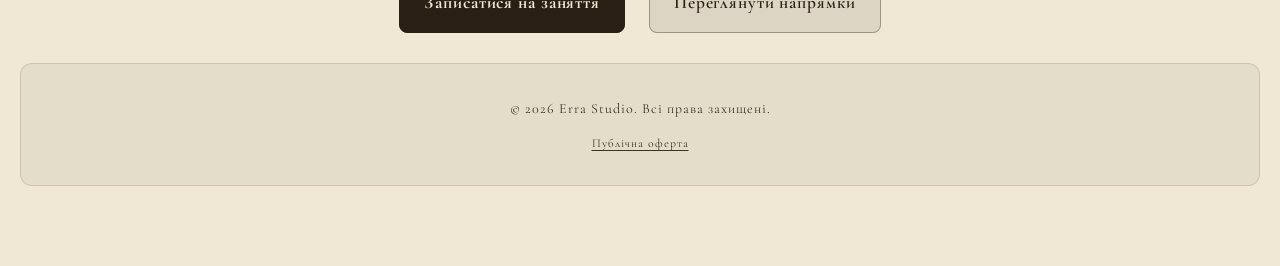
==== commit 98a5333c: "Update about.html" ====
--- a/about.html
+++ b/about.html
@@ -37,7 +37,7 @@
     <section>
       <h2 id="about-mission-title">Наша місія</h2>
       <p class="section-subtitle" id="about-mission-subtitle">Не просто студія — простір турботи про людину</p>
-      <p style="max-width:680px; margin:0 auto; font-size:1.1rem; line-height:1.9; color:rgba(255,255,255,0.88);" id="about-mission-text">
+      <p style="max-width:680px; margin:0 auto; font-size:1.1rem; line-height:1.9; color:#3d3228;" id="about-mission-text">
         ERRA SPACE — це місце, де кожне заняття стає актом турботи про себе. Ми поєднуємо рух, усвідомленість і спокій у форматі, який органічно вписується в повсякденне життя — поруч із домом, без зайвого шуму й «фітнес-агресії».
       </p>
     </section>
--- a/style.css
+++ b/style.css
@@ -1,12 +1,9 @@
-@font-face {
-  font-display: swap;
-}
-
-/* Базові стилі */
+@font-face { font-display: swap; }
+
 body {
   font-family: 'Cormorant Garamond', serif;
-  background-color: #181c17;          /* ← менш насичений зелений */
-  color: #ffffff;
+  background-color: #F0E8D5;
+  color: #2a1f14;
   margin: 0;
   padding: 20px;
   line-height: 1.6;
@@ -14,14 +11,10 @@
   padding-bottom: 80px;
 }
 
-/* Перемикач мов */
-.lang-switch {
-  text-align: right;
-  margin-bottom: 15px;
-}
+.lang-switch { text-align: right; margin-bottom: 15px; }
 .lang-switch button {
-  background: #ffffff;
-  color: #181c17;
+  background: #2a1f14;
+  color: #F0E8D5;
   border: none;
   padding: 10px 18px;
   margin-left: 5px;
@@ -31,22 +24,22 @@
   font-size: 1rem;
   transition: background 0.3s;
 }
-.lang-switch button:hover { background: #ddd; }
-
-/* Шапка (інші сторінки) */
+.lang-switch button:hover { background: #4a3828; }
+
 header {
-  background: rgba(232,228,210,0.07);  /* ← теплий айворі відтінок */
-  border: 1px solid rgba(232,228,210,0.10);
+  background: rgba(61,50,40,0.08);
+  border: 1px solid rgba(61,50,40,0.18);
   border-radius: 12px;
   padding: 10px 15px;
   margin-bottom: 20px;
   text-align: center;
 }
 
-/* Hero — головна сторінка */
 .hero-header {
-  background: rgba(232,228,210,0.07);
-  border: 1px solid rgba(232,228,210,0.10);
+  background:
+    linear-gradient(rgba(240,232,213,0.82), rgba(240,232,213,0.82)),
+    url('studio-leaves2.jpg') center center / cover no-repeat !important;
+  border: 1px solid rgba(61,50,40,0.18);
   border-radius: 16px;
   padding: 48px 24px 36px;
   margin-bottom: 20px;
@@ -60,19 +53,19 @@
   font-size: 0.78rem;
   letter-spacing: 0.15em;
   text-transform: uppercase;
-  color: rgba(255,255,255,0.5);
+  color: #5a4a38;
   margin: 0 0 12px;
 }
 .hero-sub {
   font-size: 1.1rem;
-  color: rgba(255,255,255,0.78);
+  color: #3d3228;
   line-height: 1.5;
   margin: 0 0 20px;
   font-style: italic;
 }
 .hero-trust-line {
   font-size: 0.82rem;
-  color: rgba(255,255,255,0.4);
+  color: #5a4a38;
   margin: 10px 0 0;
   letter-spacing: 0.02em;
 }
@@ -83,16 +76,16 @@
   letter-spacing: 0.3em;
   text-transform: uppercase;
   margin: 0 0 14px;
+  color: #2a1f14;
 }
 .hero-text {
   font-style: italic;
   font-size: 1rem;
-  color: rgba(255,255,255,0.9);
+  color: #3d3228;
   max-width: 80%;
   margin: 0 auto;
 }
 
-/* Навігація між сторінками */
 .page-nav {
   display: flex;
   justify-content: center;
@@ -101,50 +94,41 @@
   margin-bottom: 20px;
 }
 .page-nav-link {
-  color: rgba(255,255,255,0.7);
+  color: #3d3228;
   text-decoration: none;
   padding: 8px 18px;
   border-radius: 20px;
   font-size: 0.95rem;
   letter-spacing: 0.05em;
-  border: 1px solid rgba(255,255,255,0.2);
+  border: 1px solid rgba(61,50,40,0.35);
   transition: all 0.3s ease;
 }
 .page-nav-link:hover,
 .page-nav-link.active {
-  color: #fff;
-  background: rgba(255,255,255,0.12);
-  border-color: rgba(255,255,255,0.4);
-}
-
-/* Банер для нових клієнтів */
+  color: #2a1f14;
+  background: rgba(61,50,40,0.12);
+  border-color: rgba(61,50,40,0.5);
+}
+
 .new-client-banner {
   text-align: center;
-  background: rgba(232,228,210,0.08);
-  border: 1px solid rgba(232,228,210,0.18);
+  background: rgba(61,50,40,0.08);
+  border: 1px solid rgba(61,50,40,0.18);
   border-radius: 12px;
   padding: 14px 20px;
   margin-bottom: 20px;
   animation: fadeInUp 0.6s ease both;
 }
-.new-client-banner p {
-  margin: 0;
-  font-size: 1.05rem;
-  color: rgba(255,255,255,0.95);
-}
-
-/* CTA */
-.cta {
-  text-align: center;
-  margin: 20px 0;
-}
+.new-client-banner p { margin: 0; font-size: 1.05rem; color: #2a1f14; }
+
+.cta { text-align: center; margin: 20px 0; }
 .cta-button {
   display: inline-block;
   margin: 10px 10px;
   padding: 14px 24px;
-  background: rgba(255,255,255,0.12);
-  color: #fff;
-  border: 1.5px solid rgba(255,255,255,0.35);
+  background: rgba(61,50,40,0.1);
+  color: #2a1f14;
+  border: 1.5px solid rgba(61,50,40,0.4);
   border-radius: 8px;
   text-decoration: none;
   font-weight: 600;
@@ -154,53 +138,41 @@
   cursor: pointer;
 }
 .cta-button:hover {
-  background: rgba(255,255,255,0.22);
-  border-color: rgba(255,255,255,0.6);
+  background: rgba(61,50,40,0.2);
+  border-color: rgba(61,50,40,0.6);
   transform: scale(1.04);
 }
 .cta-button.primary {
-  background: rgba(255,255,255,0.92);
-  color: #181c17;
-  border-color: #fff;
+  background: #2a1f14;
+  color: #F0E8D5;
+  border-color: #2a1f14;
   font-weight: 700;
 }
 .cta-button.primary:hover {
-  background: #fff;
+  background: #4a3828;
   transform: scale(1.06);
-  box-shadow: 0 4px 20px rgba(255,255,255,0.2);
-}
-.hero-main-btn {
-  font-size: 1.1rem;
-  padding: 16px 36px;
-  letter-spacing: 0.03em;
-  margin: 0;
-}
-
-/* Sticky CTA — тільки на мобільному */
+  box-shadow: 0 4px 20px rgba(61,50,40,0.25);
+}
+.hero-main-btn { font-size: 1.1rem; padding: 16px 36px; letter-spacing: 0.03em; margin: 0; }
+
 .sticky-cta {
   display: none;
   position: fixed;
-  bottom: 0;
-  left: 0;
-  right: 0;
+  bottom: 0; left: 0; right: 0;
   z-index: 999;
   padding: 12px 16px;
-  background: #181c17;
-  border-top: 1px solid rgba(255,255,255,0.12);
+  background: #F0E8D5;
+  border-top: 1px solid rgba(61,50,40,0.2);
   transition: opacity 0.3s ease, transform 0.3s ease;
 }
-.sticky-cta.hidden {
-  opacity: 0;
-  transform: translateY(100%);
-  pointer-events: none;
-}
+.sticky-cta.hidden { opacity: 0; transform: translateY(100%); pointer-events: none; }
 .sticky-cta-btn {
   display: block;
   width: 100%;
   text-align: center;
   padding: 14px 0;
-  background: #fff;
-  color: #181c17;
+  background: #2a1f14;
+  color: #F0E8D5;
   font-family: 'Cormorant Garamond', serif;
   font-size: 1rem;
   font-weight: 700;
@@ -209,12 +181,11 @@
   letter-spacing: 0.03em;
   transition: background 0.2s;
 }
-.sticky-cta-btn:hover { background: #eee; }
-
-/* Відгуки */
+.sticky-cta-btn:hover { background: #4a3828; }
+
 .reviews-section {
-  background: rgba(232,228,210,0.06);
-  border: 1px solid rgba(232,228,210,0.09);
+  background: rgba(61,50,40,0.06);
+  border: 1px solid rgba(61,50,40,0.15);
   border-radius: 12px;
   padding: 40px 20px;
   margin-bottom: 30px;
@@ -228,103 +199,50 @@
   text-align: left;
 }
 .review-card {
-  background: rgba(232,228,210,0.06);
+  background: rgba(61,50,40,0.06);
   border-radius: 12px;
   padding: 22px 24px;
-  border-left: 2px solid rgba(232,228,210,0.20);
-}
-.review-text {
-  font-size: 1.05rem;
-  font-style: italic;
-  color: rgba(255,255,255,0.88);
-  line-height: 1.7;
-  margin: 0 0 12px;
-}
-.review-author {
-  font-size: 0.88rem;
-  color: rgba(255,255,255,0.45);
-  margin: 0;
-  letter-spacing: 0.04em;
-}
-
-/* Секції — ← айворі/теплий сірий замість чисто зеленого */
+  border-left: 2px solid rgba(61,50,40,0.3);
+}
+.review-text { font-size: 1.05rem; font-style: italic; color: #2a1f14; line-height: 1.7; margin: 0 0 12px; }
+.review-author { font-size: 0.88rem; color: #5a4a38; margin: 0; letter-spacing: 0.04em; }
+
 section {
-  background: rgba(232,228,210,0.06);
-  border: 1px solid rgba(232,228,210,0.09);
+  background: rgba(61,50,40,0.06);
+  border: 1px solid rgba(61,50,40,0.15);
   border-radius: 12px;
   padding: 40px 20px;
   margin-bottom: 30px;
   text-align: center;
 }
-h2 {
-  font-size: 1.8rem;
-  margin-bottom: 10px;
-  letter-spacing: 2px;
-}
-h3 {
-  font-size: 1.3rem;
-  font-weight: 600;
-  letter-spacing: 1px;
-  margin-bottom: 15px;
-  color: rgba(255,255,255,0.85);
-}
+h2 { font-size: 1.8rem; margin-bottom: 10px; letter-spacing: 2px; color: #2a1f14; }
+h3 { font-size: 1.3rem; font-weight: 600; letter-spacing: 1px; margin-bottom: 15px; color: #2a1f14; }
 .contacts-subtitle,
-.section-subtitle {
-  font-style: italic;
-  font-size: 1rem;
-  color: rgba(255,255,255,0.7);
-  margin-top: 0;
-  margin-bottom: 20px;
-}
-
-/* Соцмережі */
-.social-icons {
-  display: flex;
-  justify-content: center;
-  gap: 30px;
-  margin-top: 20px;
-}
+.section-subtitle { font-style: italic; font-size: 1rem; color: #5a4a38; margin-top: 0; margin-bottom: 20px; }
+
+.social-icons { display: flex; justify-content: center; gap: 30px; margin-top: 20px; }
 .social-icons img {
-  width: 40px;
-  height: 40px;
-  filter: invert(100%);
+  width: 40px; height: 40px;
+  filter: invert(0%) sepia(20%) saturate(0%) brightness(15%);
   transition: transform 0.3s;
 }
 .social-icons img:hover { transform: scale(1.2); }
 
-/* Напрямки */
-.directions-grid {
-  display: grid;
-  grid-template-columns: repeat(3, 1fr);
-  gap: 25px;
-  padding: 0;
-  height: auto;
-}
+.directions-grid { display: grid; grid-template-columns: repeat(3, 1fr); gap: 25px; padding: 0; }
 .card {
-  background: rgba(232,228,210,0.06);
+  background: rgba(61,50,40,0.06);
   border-radius: 12px;
   overflow: hidden;
   text-align: center;
-  box-shadow: 0 0 10px rgba(0,0,0,0.3);
+  box-shadow: 0 0 10px rgba(61,50,40,0.12);
   cursor: pointer;
   transition: transform 0.3s;
   animation: fadeInUp 0.6s ease both;
 }
 .card:hover { transform: scale(1.05); }
-.card img {
-  width: 100%;
-  height: auto;
-  object-fit: cover;
-  aspect-ratio: 4 / 5;
-}
-.card p {
-  margin: 10px 0;
-  font-size: 1.2rem;
-  font-style: italic;
-  color: rgba(255,255,255,0.9);
-}
-
-/* Послідовна анімація карток */
+.card img { width: 100%; height: auto; object-fit: cover; aspect-ratio: 4 / 5; }
+.card p { margin: 10px 0; font-size: 1.2rem; font-style: italic; color: #2a1f14; }
+
 .card:nth-child(1) { animation-delay: 0.05s; }
 .card:nth-child(2) { animation-delay: 0.10s; }
 .card:nth-child(3) { animation-delay: 0.15s; }
@@ -335,64 +253,43 @@
 .card:nth-child(8) { animation-delay: 0.40s; }
 .card:nth-child(9) { animation-delay: 0.45s; }
 
-/* Блоки напрямків (classes.html) */
-.classes-group {
-  margin-bottom: 40px;
-  text-align: left;
-}
+.classes-group { margin-bottom: 40px; text-align: left; }
 .classes-group h3 {
   text-align: center;
-  border-bottom: 1px solid rgba(232,228,210,0.15);
+  border-bottom: 1px solid rgba(61,50,40,0.2);
   padding-bottom: 10px;
   margin-bottom: 20px;
 }
 .class-item {
-  background: rgba(232,228,210,0.07);   /* ← тепліший айворі фон картки */
-  border: 1px solid rgba(232,228,210,0.11);
+  background: rgba(61,50,40,0.06);
+  border: 1px solid rgba(61,50,40,0.15);
   border-radius: 10px;
   padding: 20px 24px;
   margin-bottom: 12px;
   cursor: default;
   transition: background 0.3s;
 }
-.class-item:hover {
-  background: rgba(232,228,210,0.12);
-}
-.class-item-title {
-  font-size: 1.2rem;                     /* ← збільшено з 1.15rem */
-  font-weight: 600;
-  margin-bottom: 8px;
-  color: #fff;
-}
-.class-item-desc {
-  font-size: 1.05rem;                    /* ← збільшено з 0.95rem */
-  color: rgba(255,255,255,0.88);         /* ← більший контраст (було 0.72) */
-  line-height: 1.7;                      /* ← трохи більший міжрядковий */
-}
-
-/* Модальне вікно */
+.class-item:hover { background: rgba(61,50,40,0.1); }
+.class-item-title { font-size: 1.2rem; font-weight: 600; margin-bottom: 8px; color: #2a1f14; }
+.class-item-desc { font-size: 1.05rem; color: #3d3228; line-height: 1.7; }
+
 .modal {
   display: none;
   position: fixed;
   z-index: 1000;
   left: 0; top: 0;
   width: 100%; height: 100%;
-  background: rgba(0,0,0,0.8);
+  background: rgba(0,0,0,0.6);
   align-items: center;
   justify-content: center;
   opacity: 0;
   transition: opacity 0.3s ease;
 }
-.modal.show {
-  display: flex;
-  opacity: 1;
-}
-.modal.hide {
-  opacity: 0;
-}
+.modal.show { display: flex; opacity: 1; }
+.modal.hide { opacity: 0; }
 .modal-content {
-  background: #181c17;
-  color: #fff;
+  background: #F0E8D5;
+  color: #2a1f14;
   padding: 30px;
   border-radius: 12px;
   width: 80%;
@@ -403,21 +300,10 @@
   transform: scale(0.95);
   transition: transform 0.3s ease;
 }
-.modal.show .modal-content {
-  transform: scale(1);
-}
-.modal-content h2 {
-  margin-top: 0;
-  font-size: 2rem;
-  letter-spacing: 1px;
-}
-.close {
-  float: right;
-  font-size: 2.4rem;
-  cursor: pointer;
-}
-
-/* Контакти */
+.modal.show .modal-content { transform: scale(1); }
+.modal-content h2 { margin-top: 0; font-size: 2rem; letter-spacing: 1px; color: #2a1f14; }
+.close { float: right; font-size: 2.4rem; cursor: pointer; color: #2a1f14; }
+
 .contact-blocks {
   display: grid;
   grid-template-columns: repeat(auto-fit, minmax(280px, 1fr));
@@ -425,26 +311,16 @@
   margin-top: 20px;
 }
 .contact-block {
-  background: rgba(232,228,210,0.06);
-  border: 1px solid rgba(232,228,210,0.10);
+  background: rgba(61,50,40,0.06);
+  border: 1px solid rgba(61,50,40,0.15);
   border-radius: 12px;
   padding: 20px;
-  box-shadow: 0 0 10px rgba(0,0,0,0.3);
-  text-align: center;
-}
-.contact-block p {
-  margin: 10px 0;
-  font-size: 1.1rem;
-}
-.contact-block iframe {
-  width: 100%;
-  height: 200px;
-  border-radius: 10px;
-  margin-top: 10px;
-  box-shadow: 0 0 8px rgba(0,0,0,0.4);
-}
-
-/* Про нас */
+  box-shadow: 0 0 10px rgba(61,50,40,0.08);
+  text-align: center;
+}
+.contact-block p { margin: 10px 0; font-size: 1.1rem; color: #2a1f14; }
+.contact-block iframe { width: 100%; height: 200px; border-radius: 10px; margin-top: 10px; }
+
 .about-grid {
   display: grid;
   grid-template-columns: repeat(auto-fit, minmax(240px, 1fr));
@@ -453,29 +329,15 @@
   text-align: left;
 }
 .about-card {
-  background: rgba(232,228,210,0.06);
-  border: 1px solid rgba(232,228,210,0.10);
+  background: rgba(61,50,40,0.06);
+  border: 1px solid rgba(61,50,40,0.15);
   border-radius: 12px;
   padding: 22px;
 }
-.about-card-icon {
-  font-size: 2rem;
-  margin-bottom: 10px;
-}
-.about-card-title {
-  font-size: 1.1rem;
-  font-weight: 700;
-  margin-bottom: 8px;
-  color: #fff;
-  letter-spacing: 0.5px;
-}
-.about-card-text {
-  font-size: 1rem;                       /* ← збільшено з 0.95rem */
-  color: rgba(255,255,255,0.82);         /* ← кращий контраст */
-  line-height: 1.65;
-}
-
-/* Блок "Для кого" */
+.about-card-icon { font-size: 2rem; margin-bottom: 10px; }
+.about-card-title { font-size: 1.1rem; font-weight: 700; margin-bottom: 8px; color: #2a1f14; letter-spacing: 0.5px; }
+.about-card-text { font-size: 1rem; color: #3d3228; line-height: 1.65; }
+
 .for-whom-grid {
   display: grid;
   grid-template-columns: repeat(auto-fit, minmax(240px, 1fr));
@@ -484,8 +346,8 @@
   text-align: left;
 }
 .for-whom-card {
-  background: rgba(232,228,210,0.06);
-  border: 1px solid rgba(232,228,210,0.10);
+  background: rgba(61,50,40,0.06);
+  border: 1px solid rgba(61,50,40,0.15);
   border-radius: 12px;
   padding: 24px;
   display: flex;
@@ -493,113 +355,51 @@
   gap: 10px;
   transition: background 0.3s;
 }
-.for-whom-card:hover {
-  background: rgba(232,228,210,0.11);
-}
+.for-whom-card:hover { background: rgba(61,50,40,0.1); }
 .for-whom-icon { font-size: 2rem; }
-.for-whom-card-title {
-  font-size: 1.15rem;
-  font-weight: 700;
-  color: #fff;
-  letter-spacing: 0.5px;
-}
-.for-whom-card-text {
-  font-size: 1rem;                       /* ← збільшено з 0.95rem */
-  color: rgba(255,255,255,0.82);
-  line-height: 1.6;
-}
-.for-whom-rec {
-  font-size: 0.88rem;
-  color: rgba(255,255,255,0.5);
-  font-style: italic;
-  margin-top: 4px;
-}
-.for-whom-btn {
-  margin-top: auto;
-  display: block;
-  text-align: center;
-  padding: 12px 16px;
-  font-size: 0.95rem;
-}
-.for-whom-hint {
-  margin-top: 24px;
-  font-style: italic;
-  font-size: 0.95rem;
-  color: rgba(255,255,255,0.55);
-}
-
-/* Завершальний блок */
-.closing-block {
-  text-align: center;
-  padding: 50px 20px;
-}
-.closing-text {
-  font-size: 1.8rem;
-  font-style: italic;
-  letter-spacing: 1px;
-  color: rgba(255,255,255,0.95);
-  margin: 0 0 10px;
-}
-.closing-subtext {
-  font-size: 1.2rem;
-  color: rgba(255,255,255,0.6);
-  margin: 0;
-  font-style: italic;
-}
-
-/* Кнопка навігації */
+.for-whom-card-title { font-size: 1.15rem; font-weight: 700; color: #2a1f14; letter-spacing: 0.5px; }
+.for-whom-card-text { font-size: 1rem; color: #3d3228; line-height: 1.6; }
+.for-whom-rec { font-size: 0.88rem; color: #5a4a38; font-style: italic; margin-top: 4px; }
+.for-whom-btn { margin-top: auto; display: block; text-align: center; padding: 12px 16px; font-size: 0.95rem; }
+.for-whom-hint { margin-top: 24px; font-style: italic; font-size: 0.95rem; color: #5a4a38; }
+
+.closing-block { text-align: center; padding: 50px 20px; }
+.closing-text { font-size: 1.8rem; font-style: italic; letter-spacing: 1px; color: #2a1f14; margin: 0 0 10px; }
+.closing-subtext { font-size: 1.2rem; color: #5a4a38; margin: 0; font-style: italic; }
+
 .nav-button {
   display: inline-block;
   margin-top: 15px;
   padding: 14px 26px;
-  background: #ffffff;
-  color: #181c17 !important;
+  background: #2a1f14;
+  color: #F0E8D5 !important;
   border-radius: 10px;
   text-decoration: none !important;
   font-weight: bold;
   transition: background 0.3s;
 }
-.nav-button:hover { background: #ddd; }
-
-/* Телефон */
-a[href^="tel"] {
-  color: #ffffff !important;
-  text-decoration: none !important;
-  font-weight: bold;
-  white-space: nowrap;
-}
-a[href^="tel"]:hover { color: #ddd !important; }
-
-/* Instagram у контактах */
-.contact-block a[href*="instagram.com"] {
-  color: #ffffff !important;
-  text-decoration: none !important;
-  font-style: italic;
-  font-weight: bold;
-}
-.contact-block a[href*="instagram.com"]:hover { color: #ddd !important; }
-
-/* Футер */
+.nav-button:hover { background: #4a3828; }
+
+a[href^="tel"] { color: #2a1f14 !important; text-decoration: none !important; font-weight: bold; white-space: nowrap; }
+a[href^="tel"]:hover { color: #4a3828 !important; }
+
+.contact-block a[href*="instagram.com"] { color: #2a1f14 !important; text-decoration: none !important; font-style: italic; font-weight: bold; }
+.contact-block a[href*="instagram.com"]:hover { color: #4a3828 !important; }
+
 footer {
   text-align: center;
   font-size: 14px;
   letter-spacing: 1px;
-  background: rgba(232,228,210,0.06);
-  border: 1px solid rgba(232,228,210,0.09);
+  background: rgba(61,50,40,0.06);
+  border: 1px solid rgba(61,50,40,0.15);
   border-radius: 12px;
   padding: 20px;
-  position: relative;
-  bottom: 0;
   width: 100%;
   box-sizing: border-box;
-}
-footer a {
-  color: rgba(255,255,255,0.7);
-  text-decoration: underline;
-  text-underline-offset: 3px;
-  transition: color 0.2s;
-}
-footer a:hover { color: #ffffff; }
+  color: #3d3228;
+}
+footer a { color: #3d3228; text-decoration: underline; text-underline-offset: 3px; transition: color 0.2s; }
+footer a:hover { color: #2a1f14; }
 
 /* ── Тренери ── */
 .trainers-grid {
@@ -607,190 +407,235 @@
   grid-template-columns: repeat(2, 1fr);
   gap: 24px;
   margin-top: 24px;
+  max-width: 960px;
+  margin-left: auto;
+  margin-right: auto;
 }
 .trainer-card {
-  background: rgba(232,228,210,0.07);
-  border: 1px solid rgba(232,228,210,0.11);
+  background: rgba(61,50,40,0.06);
+  border: 1px solid rgba(61,50,40,0.15);
   border-radius: 14px;
   overflow: hidden;
   transition: background 0.3s;
-}
-.trainer-card:hover {
-  background: rgba(232,228,210,0.12);
-}
-.trainer-photo {
-  width: 100%;
-  aspect-ratio: 3 / 4;
-  overflow: hidden;
-  background: rgba(232,228,210,0.06);
-}
-.trainer-photo img {
-  width: 100%;
-  height: 100%;
-  object-fit: cover;
-  object-position: top center;
-  display: block;
-}
-.trainer-info {
-  padding: 20px 22px 24px;
-}
-.trainer-category {
-  font-size: 0.72rem;
-  letter-spacing: 0.18em;
-  text-transform: uppercase;
-  color: rgba(255,255,255,0.42);
-  margin-bottom: 6px;
-}
-.trainer-name {
-  font-size: 1.45rem;
-  font-weight: 600;
-  letter-spacing: 0.04em;
-  margin: 0 0 6px;
-  color: #fff;
-}
-.trainer-directions {
-  font-size: 0.88rem;
-  font-style: italic;
-  color: rgba(255,255,255,0.50);
-  margin-bottom: 14px;
-  line-height: 1.4;
-}
-.trainer-desc {
-  font-size: 1rem;
-  color: rgba(255,255,255,0.84);
-  line-height: 1.72;
-  margin: 0;
-}
-/* Широка картка директора */
+  display: grid;
+  grid-template-rows: auto 1fr;
+}
+.trainer-card:hover { background: rgba(61,50,40,0.1); }
+.trainer-photo { width: 100%; aspect-ratio: 3 / 4; overflow: hidden; background: rgba(61,50,40,0.06); }
+.trainer-photo img { width: 100%; height: 100%; object-fit: cover; object-position: top center; display: block; }
+.trainer-info { padding: 20px 22px 24px; }
+.trainer-category { font-size: 0.72rem; letter-spacing: 0.18em; text-transform: uppercase; color: #5a4a38; margin-bottom: 6px; }
+.trainer-name { font-size: 1.45rem; font-weight: 600; letter-spacing: 0.04em; margin: 0 0 6px; color: #2a1f14; }
+.trainer-directions { font-size: 0.88rem; font-style: italic; color: #5a4a38; margin-bottom: 14px; line-height: 1.4; }
+.trainer-desc { font-size: 1rem; color: #3d3228; line-height: 1.72; margin: 0; }
 .trainer-card.director {
   grid-column: 1 / -1;
   display: grid;
-  grid-template-columns: 1fr 2fr;
-}
-.trainer-card.director .trainer-photo {
-  aspect-ratio: 3 / 4;
-}
-
-/* Анімація */
+  grid-template-columns: 320px 1fr;
+  grid-template-rows: 1fr;
+}
+.trainer-card.director .trainer-photo { aspect-ratio: unset; height: 100%; min-height: 320px; }
+.trainer-card.director .trainer-photo img { height: 100%; width: 100%; }
+
+/* ── Відгуки ── */
+.reviews-rating-row { display: flex; align-items: center; justify-content: center; gap: 20px; flex-wrap: wrap; margin-bottom: 28px; }
+.reviews-google-badge { display: flex; align-items: center; gap: 10px; }
+.reviews-score { font-size: 2rem; font-weight: 700; color: #2a1f14; line-height: 1; }
+.reviews-stars { color: #c8900a; font-size: 1.3rem; letter-spacing: 2px; }
+.reviews-count { font-size: 0.9rem; color: #5a4a38; font-style: italic; }
+.reviews-google-btn {
+  display: inline-block;
+  padding: 10px 22px;
+  border: 1px solid rgba(61,50,40,0.35);
+  border-radius: 8px;
+  color: #3d3228;
+  text-decoration: none;
+  font-size: 0.95rem;
+  transition: all 0.25s;
+  font-family: 'Cormorant Garamond', serif;
+  letter-spacing: 0.04em;
+}
+.reviews-google-btn:hover { background: rgba(61,50,40,0.1); color: #2a1f14; border-color: rgba(61,50,40,0.5); }
+.review-header { display: flex; align-items: center; gap: 12px; margin-bottom: 14px; }
+.review-avatar { width: 40px; height: 40px; border-radius: 50%; display: flex; align-items: center; justify-content: center; font-size: 1.1rem; font-weight: 700; flex-shrink: 0; }
+.review-name { font-size: 1rem; font-weight: 600; color: #2a1f14; }
+.review-meta { font-size: 0.8rem; color: #5a4a38; margin-top: 2px; }
+.review-stars-small { color: #c8900a; font-size: 0.95rem; margin-left: auto; flex-shrink: 0; }
+
+/* ── FAQ ── */
+.faq-section { text-align: left; }
+.faq-list { max-width: 720px; margin: 0 auto; display: flex; flex-direction: column; gap: 10px; }
+.faq-item {
+  background: rgba(61,50,40,0.06);
+  border: 1px solid rgba(61,50,40,0.15);
+  border-radius: 12px;
+  overflow: hidden;
+  transition: background 0.3s;
+}
+.faq-item:hover { background: rgba(61,50,40,0.1); }
+.faq-question {
+  width: 100%;
+  display: flex;
+  justify-content: space-between;
+  align-items: center;
+  padding: 18px 22px;
+  background: transparent;
+  border: none;
+  color: #2a1f14;
+  font-family: 'Cormorant Garamond', serif;
+  font-size: 1.1rem;
+  font-weight: 600;
+  letter-spacing: 0.03em;
+  cursor: pointer;
+  text-align: left;
+  gap: 12px;
+}
+.faq-icon { font-size: 1.4rem; color: #5a4a38; transition: transform 0.3s; flex-shrink: 0; line-height: 1; }
+.faq-question.open .faq-icon { transform: rotate(45deg); color: #2a1f14; }
+.faq-answer { max-height: 0; overflow: hidden; transition: max-height 0.35s ease; }
+.faq-answer p { padding: 0 22px 20px; margin: 0; font-size: 1rem; color: #3d3228; line-height: 1.75; }
+
+/* ── Ціни ── */
+.price-tabs { display: flex; flex-wrap: wrap; justify-content: center; gap: 8px; margin-bottom: 28px; }
+.price-tab {
+  padding: 9px 20px;
+  border-radius: 20px;
+  border: 1px solid rgba(61,50,40,0.3);
+  background: transparent;
+  color: #3d3228;
+  font-family: 'Cormorant Garamond', serif;
+  font-size: 1rem;
+  cursor: pointer;
+  transition: all 0.25s;
+  letter-spacing: 0.04em;
+}
+.price-tab:hover { background: rgba(61,50,40,0.1); color: #2a1f14; }
+.price-tab.active { background: rgba(61,50,40,0.16); border-color: rgba(61,50,40,0.5); color: #2a1f14; font-weight: 600; }
+.price-panel { display: none; }
+.price-panel.active { display: block; }
+.price-grid { display: grid; grid-template-columns: repeat(auto-fit, minmax(220px, 1fr)); gap: 20px; margin-top: 8px; }
+.price-card {
+  background: rgba(61,50,40,0.06);
+  border: 1px solid rgba(61,50,40,0.15);
+  border-radius: 16px;
+  padding: 24px 20px 22px;
+  display: flex;
+  flex-direction: column;
+  transition: background 0.3s;
+  position: relative;
+}
+.price-card:hover { background: rgba(61,50,40,0.1); }
+.price-card.popular { border-color: rgba(61,50,40,0.5); }
+.price-badge {
+  position: absolute;
+  top: -12px;
+  left: 50%;
+  transform: translateX(-50%);
+  background: #2a1f14;
+  color: #F0E8D5;
+  font-size: 0.72rem;
+  font-weight: 700;
+  letter-spacing: 0.12em;
+  text-transform: uppercase;
+  padding: 4px 14px;
+  border-radius: 20px;
+  white-space: nowrap;
+}
+.price-card-name { font-size: 1.3rem; font-weight: 600; color: #2a1f14; text-align: center; margin-bottom: 4px; }
+.price-card-sub { font-size: 0.85rem; font-style: italic; color: #5a4a38; text-align: center; margin-bottom: 18px; }
+.price-details { display: flex; flex-direction: column; gap: 8px; margin-bottom: 20px; }
+.price-detail-row { display: flex; justify-content: space-between; align-items: center; padding: 8px 10px; background: rgba(61,50,40,0.06); border-radius: 8px; }
+.price-detail-label { font-size: 0.72rem; letter-spacing: 0.12em; text-transform: uppercase; color: #5a4a38; }
+.price-detail-value { font-size: 0.95rem; color: #2a1f14; font-weight: 600; }
+.price-amount { font-size: 2rem; font-weight: 700; color: #2a1f14; text-align: center; margin: 4px 0 16px; }
+.price-amount span { font-size: 1.1rem; font-weight: 400; color: #5a4a38; margin-left: 4px; }
+.price-btn {
+  display: block;
+  text-align: center;
+  padding: 12px 16px;
+  background: rgba(61,50,40,0.1);
+  border: 1px solid rgba(61,50,40,0.35);
+  border-radius: 8px;
+  color: #2a1f14;
+  text-decoration: none;
+  font-family: 'Cormorant Garamond', serif;
+  font-size: 1rem;
+  font-weight: 600;
+  letter-spacing: 0.05em;
+  transition: all 0.25s;
+  margin-top: auto;
+}
+.price-btn:hover { background: rgba(61,50,40,0.18); border-color: rgba(61,50,40,0.5); }
+.price-btn.primary { background: #2a1f14; color: #F0E8D5; border-color: #2a1f14; }
+.price-btn.primary:hover { background: #4a3828; }
+.price-note { font-size: 0.9rem; font-style: italic; color: #5a4a38; text-align: center; margin-top: 20px; }
+
 section, footer { animation: fadeInUp 0.8s ease both; }
 @keyframes fadeInUp {
   from { opacity: 0; transform: translateY(20px); }
   to   { opacity: 1; transform: translateY(0); }
 }
 
-/* Мобільна адаптивність */
 @media (max-width: 768px) {
   .sticky-cta { display: block; }
   body { padding-bottom: 80px; }
+  .trainer-card.director { grid-template-columns: 1fr; grid-template-rows: auto 1fr; }
+  .trainer-card.director .trainer-photo { aspect-ratio: 3 / 4; height: auto; min-height: unset; }
+  .trainer-card.director .trainer-photo img { object-position: center center; }
 }
 
 @media (max-width: 480px) {
   body { padding: 8px; padding-bottom: 80px; }
-
   section { padding: 15px 10px; }
-  h1 { font-size: 1.4rem; letter-spacing: 0.15em; }
+  h1 { font-size: 1.4rem; letter-spacing: 0.15em; margin-bottom: 8px; }
   h2 { font-size: 1.3rem; letter-spacing: 1px; }
-
   .hero-header { padding: 28px 16px 20px; gap: 0; }
   .hero-location { margin-bottom: 8px; }
-  h1 { margin-bottom: 8px; }
   .hero-sub { font-size: 1rem; margin-bottom: 16px; }
   .hero-main-btn { font-size: 1rem; padding: 14px 24px; width: 100%; box-sizing: border-box; }
   .hero-trust-line { font-size: 0.75rem; }
-
   .page-nav { gap: 5px; }
   .page-nav-link { padding: 6px 12px; font-size: 0.82rem; }
-
-  .new-client-banner { padding: 10px 12px; font-size: 0.9rem; }
-
-  /* Картки напрямків — 3 в ряд */
-  .directions-grid {
-    grid-template-columns: repeat(3, 1fr);
-    gap: 6px;
-  }
+  .directions-grid { grid-template-columns: repeat(3, 1fr); gap: 6px; }
   .card { border-radius: 8px; }
   .card img { aspect-ratio: 3 / 4; max-height: none; }
-  .card p { font-size: 0.6rem; margin: 4px 0; padding: 0 2px; }
-
-  /* Описи напрямків — збільшено для мобільного */
-  .class-item {
-    padding: 16px 14px;
-  }
-  .class-item-title {
-    font-size: 1.1rem;                   /* ← чітко читається на телефоні */
-    margin-bottom: 6px;
-  }
-  .class-item-desc {
-    font-size: 1rem;                     /* ← мінімум 1rem на мобільному */
-    line-height: 1.65;
-    color: rgba(255,255,255,0.9);        /* ← максимальний контраст на мобільному */
-  }
-
-  /* Кнопки CTA */
-  .cta {
-    display: flex;
-    flex-direction: row;
-    flex-wrap: wrap;
-    justify-content: center;
-    gap: 8px;
-    margin: 12px 0;
-  }
-  .cta-button {
-    display: inline-block;
-    width: auto;
-    margin: 0;
-    padding: 10px 14px;
-    font-size: 0.85rem;
-    text-align: center;
-    box-sizing: border-box;
-    letter-spacing: 0;
-  }
-
-  /* Відгуки — одна колонка */
+  .card p { font-size: 0.85rem; margin: 4px 0; padding: 0 2px; }
+  .class-item { padding: 16px 14px; }
+  .class-item-title { font-size: 1.1rem; margin-bottom: 6px; }
+  .class-item-desc { font-size: 1rem; line-height: 1.65; color: #2a1f14; }
+  .cta { display: flex; flex-direction: row; flex-wrap: wrap; justify-content: center; gap: 8px; margin: 12px 0; }
+  .cta-button { display: inline-block; width: auto; margin: 0; padding: 10px 14px; font-size: 0.85rem; text-align: center; box-sizing: border-box; letter-spacing: 0; }
   .reviews-grid { grid-template-columns: 1fr; }
-
-  /* Для кого — одна колонка */
   .for-whom-grid { grid-template-columns: 1fr; }
   .for-whom-btn { font-size: 0.88rem; padding: 10px 12px; }
-
-  /* Завершальний блок */
   .closing-text { font-size: 1.3rem; }
   .closing-subtext { font-size: 1rem; }
-
-  /* Модальне вікно */
-  .modal-content {
-    width: 100%;
-    height: 100vh;
-    max-height: 100vh;
-    overflow-y: auto;
-    margin: 0;
-    border-radius: 0;
-    font-size: 1.1rem;
-    line-height: 1.8;
-    padding: 20px 16px;
-  }
+  .modal-content { width: 100%; height: 100vh; max-height: 100vh; overflow-y: auto; margin: 0; border-radius: 0; font-size: 1.1rem; line-height: 1.8; padding: 20px 16px; }
   .modal-content h2 { font-size: 1.2rem; letter-spacing: 0.05em; }
   .modal-content p { font-size: 1rem; line-height: 1.7; }
   .close { font-size: 2rem; }
-
-  /* Контакти */
   .contact-blocks { grid-template-columns: 1fr; gap: 15px; }
   .contact-block { padding: 16px 12px; }
   .contact-block p { font-size: 0.95rem; margin: 6px 0; }
-  .contact-block iframe { height: 160px; }
   .nav-button { padding: 10px 20px; font-size: 0.9rem; margin-top: 10px; }
-
   .social-icons { gap: 18px; }
   .social-icons img { width: 28px; height: 28px; }
-
   .about-grid { grid-template-columns: 1fr; }
-  .about-card-text { font-size: 1rem; }
-
-  /* Тренери — одна колонка на мобільному */
   .trainers-grid { grid-template-columns: 1fr; gap: 16px; }
   .trainer-card.director { grid-template-columns: 1fr; }
   .trainer-card.director .trainer-photo { aspect-ratio: 1 / 1; }
   .trainer-name { font-size: 1.25rem; }
   .trainer-desc { font-size: 0.98rem; }
   .trainer-info { padding: 16px 14px 20px; }
-}
+  .faq-question { font-size: 1rem; padding: 14px 16px; }
+  .faq-answer p { padding: 0 16px 16px; }
+  .price-tab { font-size: 0.85rem; padding: 8px 12px; }
+  .price-grid { grid-template-columns: 1fr; gap: 16px; }
+  .price-card-name { font-size: 1.15rem; }
+  .price-amount { font-size: 1.7rem; }
+}
+.leaf-bg {
+  background:
+    linear-gradient(rgba(240,232,213,0.82), rgba(240,232,213,0.82)),
+    url('studio-leaves2.jpg') center center / cover no-repeat !important;
+}
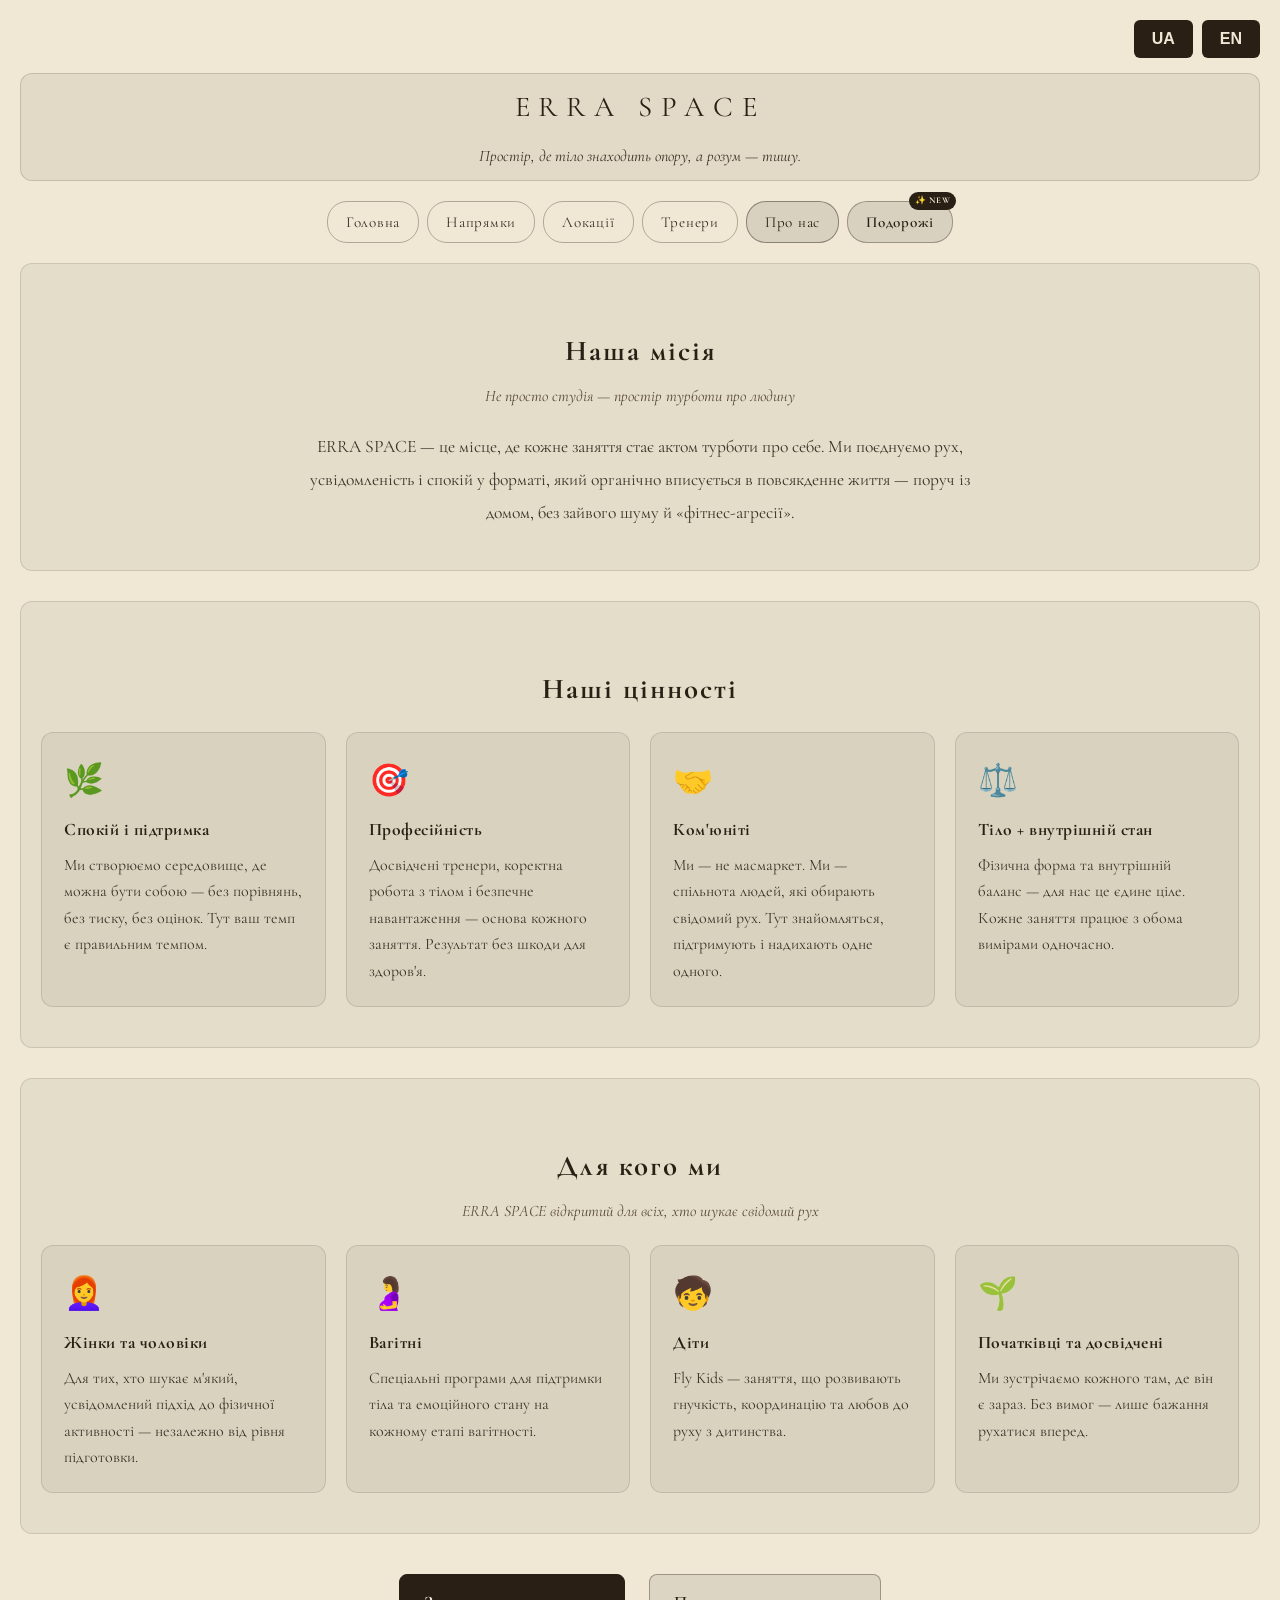
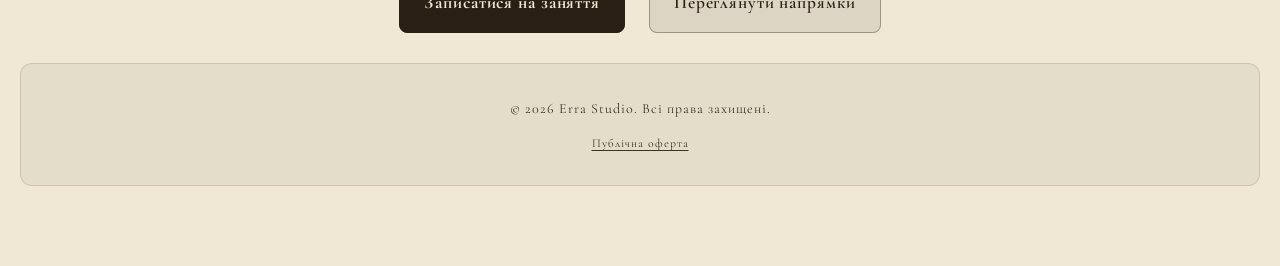
==== commit 9ce7dc0a: "Update about.html" ====
--- a/about.html
+++ b/about.html
@@ -29,6 +29,7 @@
     <a href="locations.html" class="page-nav-link" id="nav-locations">Локації</a>
     <a href="trainers.html" class="page-nav-link" id="nav-trainers">Тренери</a>
     <a href="about.html" class="page-nav-link active" id="nav-about">Про нас</a>
+    <a href="travel.html" class="page-nav-link travel" id="nav-travel">Подорожі</a>
   </nav>
 
   <main>
--- a/style.css
+++ b/style.css
@@ -36,9 +36,7 @@
 }
 
 .hero-header {
-  background:
-    linear-gradient(rgba(240,232,213,0.82), rgba(240,232,213,0.82)),
-    url('studio-leaves2.jpg') center center / cover no-repeat !important;
+  background: rgba(61,50,40,0.08);
   border: 1px solid rgba(61,50,40,0.18);
   border-radius: 16px;
   padding: 48px 24px 36px;
@@ -634,8 +632,31 @@
   .price-card-name { font-size: 1.15rem; }
   .price-amount { font-size: 1.7rem; }
 }
-.leaf-bg {
-  background:
-    linear-gradient(rgba(240,232,213,0.82), rgba(240,232,213,0.82)),
-    url('studio-leaves2.jpg') center center / cover no-repeat !important;
-}
+
+/* ── Кнопка Подорожі в навігації ── */
+.page-nav-link.travel {
+  background: rgba(61,50,40,0.12);
+  border-color: rgba(61,50,40,0.4);
+  color: #2a1f14;
+  font-weight: 600;
+  position: relative;
+}
+.page-nav-link.travel::after {
+  content: '✨ NEW';
+  position: absolute;
+  top: -10px;
+  right: -4px;
+  background: #2a1f14;
+  color: #F0E8D5;
+  font-size: 0.55rem;
+  font-weight: 700;
+  letter-spacing: 0.08em;
+  padding: 2px 6px;
+  border-radius: 10px;
+  white-space: nowrap;
+}
+.page-nav-link.travel:hover,
+.page-nav-link.travel.active {
+  background: rgba(61,50,40,0.2);
+  border-color: rgba(61,50,40,0.6);
+}
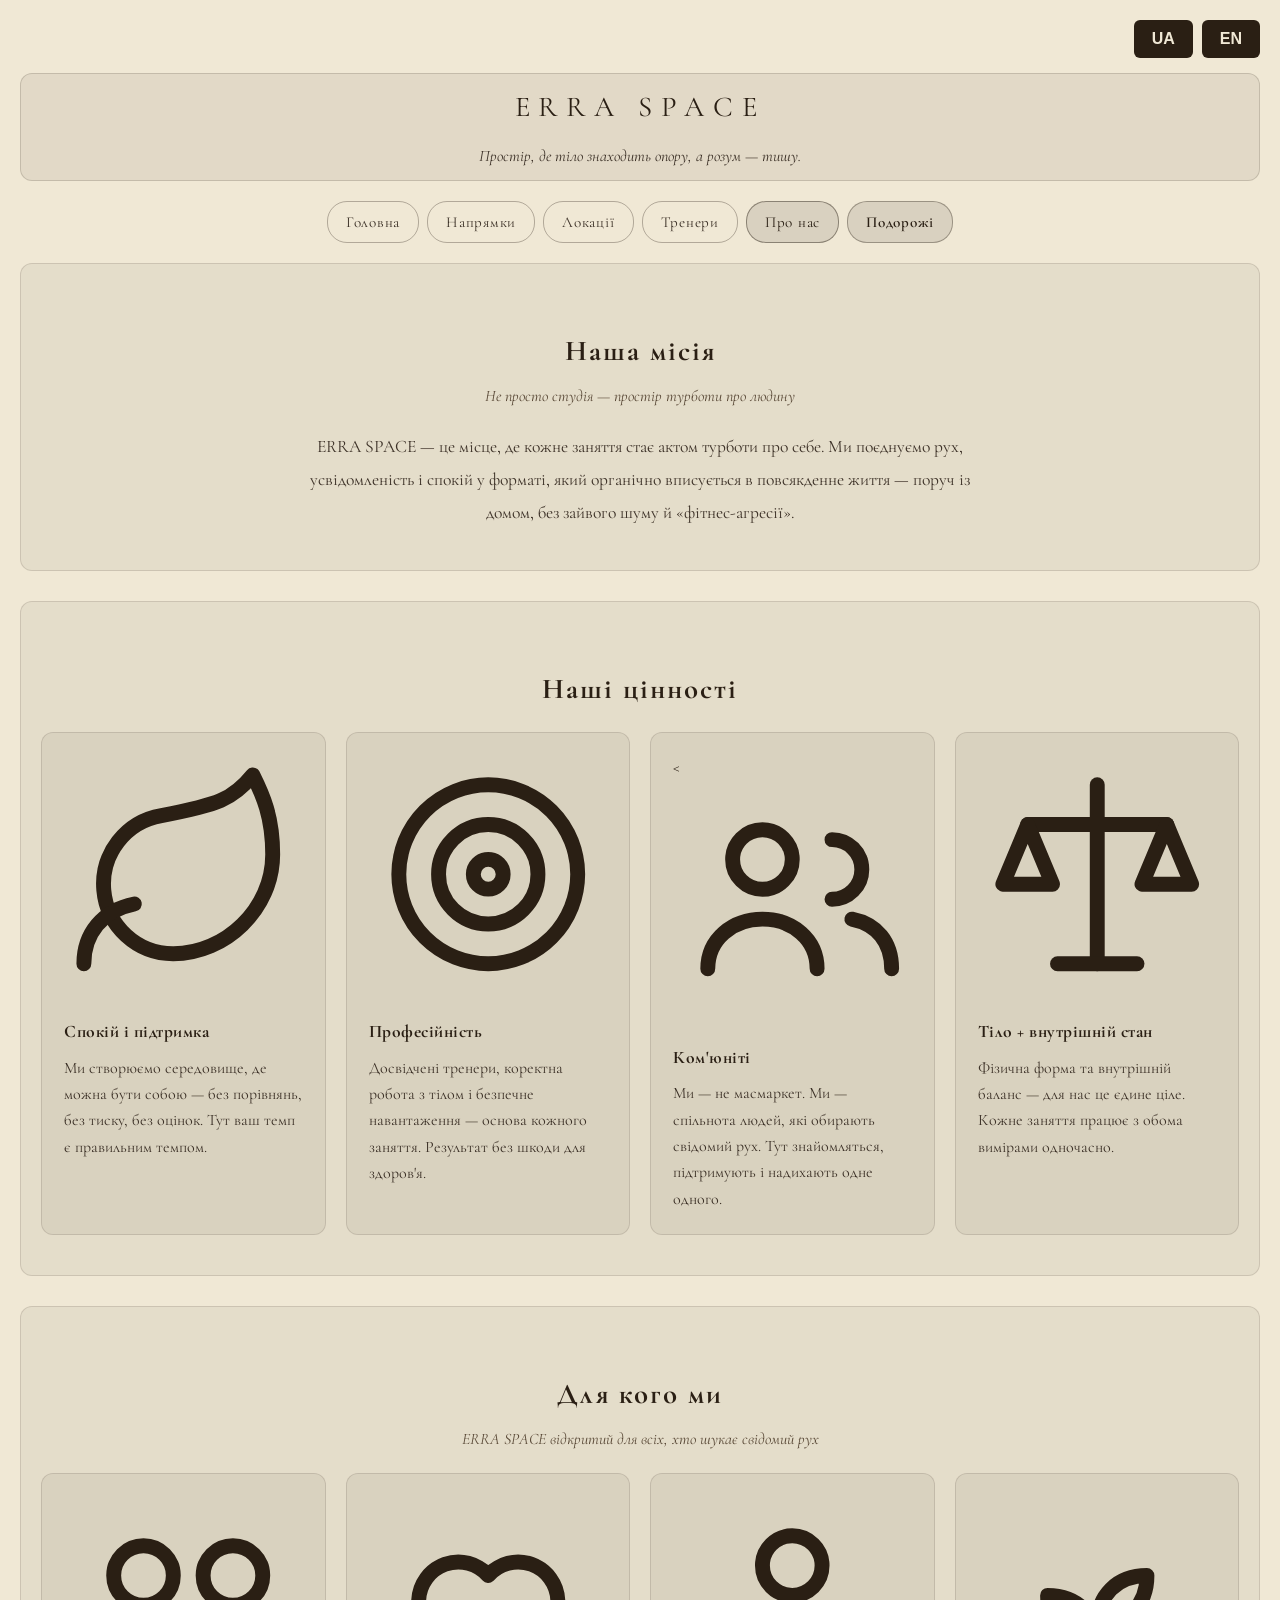
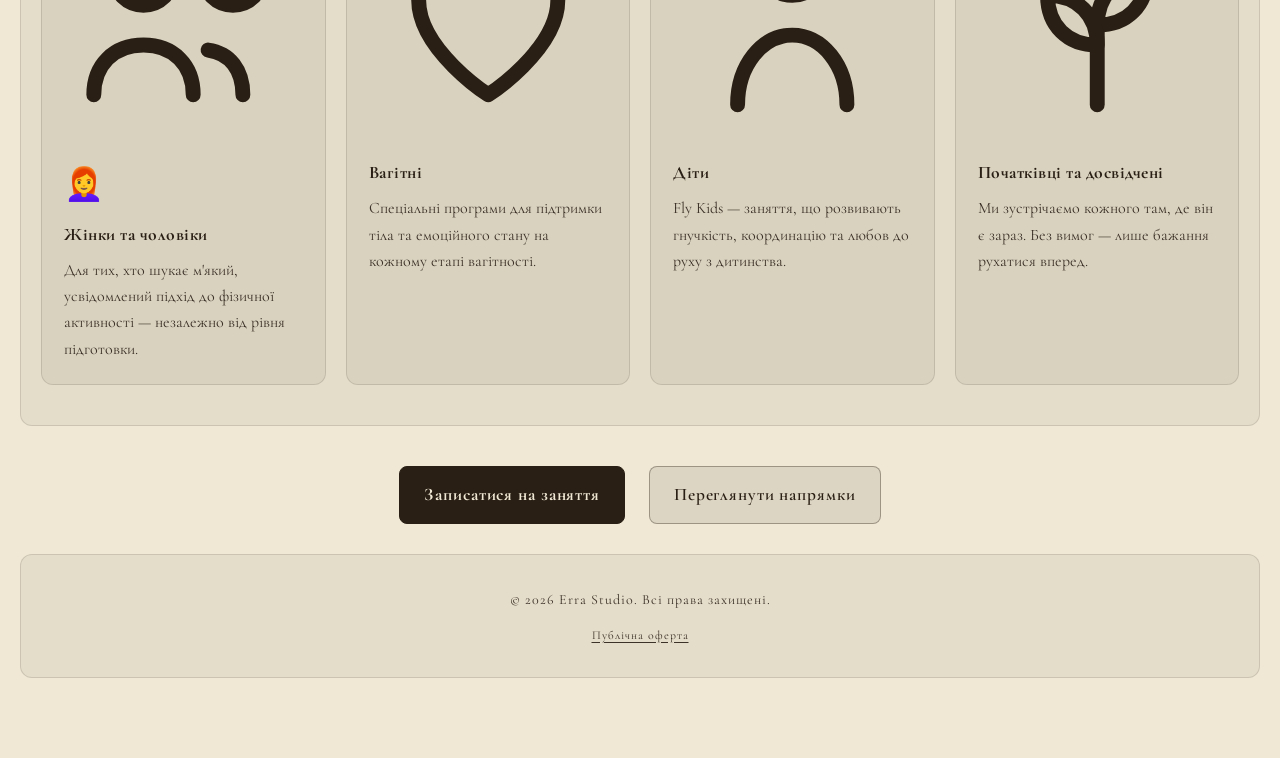
==== commit 9e464803: "Update about.html" ====
--- a/about.html
+++ b/about.html
@@ -48,22 +48,22 @@
       <h2 id="about-values-title">Наші цінності</h2>
       <div class="about-grid">
         <div class="about-card">
-          <div class="about-card-icon">🌿</div>
+          <div class="about-card-icon"><svg viewBox="0 0 24 24" fill="none" stroke="currentColor" stroke-width="1.5" stroke-linecap="round" stroke-linejoin="round"><path d="M11 20A7 7 0 0 1 9.8 6.1C15.5 5 17 4.48 19 2c1 2 2 4.18 2 8 0 5.5-4.78 10-10 10z"/><path d="M2 21c0-3 1.85-5.36 5.08-6"/></svg></div>
           <div class="about-card-title" id="val-1-title">Спокій і підтримка</div>
           <div class="about-card-text" id="val-1-text">Ми створюємо середовище, де можна бути собою — без порівнянь, без тиску, без оцінок. Тут ваш темп є правильним темпом.</div>
         </div>
         <div class="about-card">
-          <div class="about-card-icon">🎯</div>
+          <div class="about-card-icon"><svg viewBox="0 0 24 24" fill="none" stroke="currentColor" stroke-width="1.5" stroke-linecap="round" stroke-linejoin="round"><circle cx="12" cy="12" r="9"/><circle cx="12" cy="12" r="5"/><circle cx="12" cy="12" r="1.5"/></svg></div>
           <div class="about-card-title" id="val-2-title">Професійність</div>
           <div class="about-card-text" id="val-2-text">Досвідчені тренери, коректна робота з тілом і безпечне навантаження — основа кожного заняття. Результат без шкоди для здоров'я.</div>
         </div>
         <div class="about-card">
-          <div class="about-card-icon">🤝</div>
+          <<div class="about-card-icon"><svg viewBox="0 0 24 24" fill="none" stroke="currentColor" stroke-width="1.5" stroke-linecap="round" stroke-linejoin="round"><circle cx="9" cy="8" r="3"/><path d="M3.5 19c0-3 2.5-5 5.5-5s5.5 2 5.5 5"/><path d="M16 6a3 3 0 0 1 0 6"/><path d="M18 14c2.5.5 4 2.3 4 5"/></svg></div>
           <div class="about-card-title" id="val-3-title">Ком'юніті</div>
           <div class="about-card-text" id="val-3-text">Ми — не масмаркет. Ми — спільнота людей, які обирають свідомий рух. Тут знайомляться, підтримують і надихають одне одного.</div>
         </div>
         <div class="about-card">
-          <div class="about-card-icon">⚖️</div>
+          <div class="about-card-icon"><svg viewBox="0 0 24 24" fill="none" stroke="currentColor" stroke-width="1.5" stroke-linecap="round" stroke-linejoin="round"><path d="M12 3v18"/><path d="M5 7h14"/><path d="M5 7l-2.5 6h5z"/><path d="M19 7l-2.5 6h5z"/><path d="M8 21h8"/></svg></div>
           <div class="about-card-title" id="val-4-title">Тіло + внутрішній стан</div>
           <div class="about-card-text" id="val-4-text">Фізична форма та внутрішній баланс — для нас це єдине ціле. Кожне заняття працює з обома вимірами одночасно.</div>
         </div>
@@ -75,23 +75,22 @@
       <h2 id="about-who-title">Для кого ми</h2>
       <p class="section-subtitle" id="about-who-subtitle">ERRA SPACE відкритий для всіх, хто шукає свідомий рух</p>
       <div class="about-grid">
-        <div class="about-card">
-          <div class="about-card-icon">👩‍🦰</div>
+        <div class="about-card"><div class="about-card-icon"><svg viewBox="0 0 24 24" fill="none" stroke="currentColor" stroke-width="1.5" stroke-linecap="round" stroke-linejoin="round"><circle cx="8" cy="8" r="3"/><path d="M3 20c0-3 2-5 5-5s5 2 5 5"/><circle cx="17" cy="8" r="3"/><path d="M14.5 15.5c2.2.3 3.5 2 3.5 4.5"/></svg></div><div class="about-card-icon">👩‍🦰</div>
           <div class="about-card-title" id="who-1-title">Жінки та чоловіки</div>
           <div class="about-card-text" id="who-1-text">Для тих, хто шукає м'який, усвідомлений підхід до фізичної активності — незалежно від рівня підготовки.</div>
         </div>
         <div class="about-card">
-          <div class="about-card-icon">🤰</div>
+          <div class="about-card-icon"><svg viewBox="0 0 24 24" fill="none" stroke="currentColor" stroke-width="1.5" stroke-linecap="round" stroke-linejoin="round"><path d="M12 20s-7-4.5-7-9.5a4 4 0 0 1 7-2.5 4 4 0 0 1 7 2.5c0 5-7 9.5-7 9.5z"/></svg></div>
           <div class="about-card-title" id="who-2-title">Вагітні</div>
           <div class="about-card-text" id="who-2-text">Спеціальні програми для підтримки тіла та емоційного стану на кожному етапі вагітності.</div>
         </div>
         <div class="about-card">
-          <div class="about-card-icon">🧒</div>
+          <div class="about-card-icon"><svg viewBox="0 0 24 24" fill="none" stroke="currentColor" stroke-width="1.5" stroke-linecap="round" stroke-linejoin="round"><circle cx="12" cy="7" r="3"/><path d="M6.5 21c0-4 2.5-7 5.5-7s5.5 3 5.5 7"/></svg></div>
           <div class="about-card-title" id="who-3-title">Діти</div>
           <div class="about-card-text" id="who-3-text">Fly Kids — заняття, що розвивають гнучкість, координацію та любов до руху з дитинства.</div>
         </div>
         <div class="about-card">
-          <div class="about-card-icon">🌱</div>
+          <div class="about-card-icon"><svg viewBox="0 0 24 24" fill="none" stroke="currentColor" stroke-width="1.5" stroke-linecap="round" stroke-linejoin="round"><path d="M12 21v-8"/><path d="M12 13c0-3 2-5 5-5 0 3-2 5-5 5z"/><path d="M12 15c0-3-2-5-5-5 0 3 2 5 5 5z"/></svg></div>
           <div class="about-card-title" id="who-4-title">Початківці та досвідчені</div>
           <div class="about-card-text" id="who-4-text">Ми зустрічаємо кожного там, де він є зараз. Без вимог — лише бажання рухатися вперед.</div>
         </div>
--- a/style.css
+++ b/style.css
@@ -36,7 +36,9 @@
 }
 
 .hero-header {
-  background: rgba(61,50,40,0.08);
+  background:
+    linear-gradient(rgba(240,232,213,0.55), rgba(240,232,213,0.55)),
+    url('studio-leaves.jpg') center center / cover no-repeat;
   border: 1px solid rgba(61,50,40,0.18);
   border-radius: 16px;
   padding: 48px 24px 36px;
@@ -354,7 +356,8 @@
   transition: background 0.3s;
 }
 .for-whom-card:hover { background: rgba(61,50,40,0.1); }
-.for-whom-icon { font-size: 2rem; }
+.for-whom-icon { line-height: 0; }
+.for-whom-icon svg { width: 34px; height: 34px; color: #5a4a38; }
 .for-whom-card-title { font-size: 1.15rem; font-weight: 700; color: #2a1f14; letter-spacing: 0.5px; }
 .for-whom-card-text { font-size: 1rem; color: #3d3228; line-height: 1.6; }
 .for-whom-rec { font-size: 0.88rem; color: #5a4a38; font-style: italic; margin-top: 4px; }
@@ -642,9 +645,9 @@
   position: relative;
 }
 .page-nav-link.travel::after {
-  content: '✨ NEW';
   position: absolute;
-  top: -10px;
+  top: -8px;
+  pointer-events: none;
   right: -4px;
   background: #2a1f14;
   color: #F0E8D5;
@@ -660,3 +663,9 @@
   background: rgba(61,50,40,0.2);
   border-color: rgba(61,50,40,0.6);
 }
+/* ── Фон з листям ── */
+.leaf-bg {
+  background:
+    linear-gradient(rgba(240,232,213,0.88), rgba(240,232,213,0.88)),
+    url('studio-leaves2.jpg') center center / cover no-repeat !important;
+}
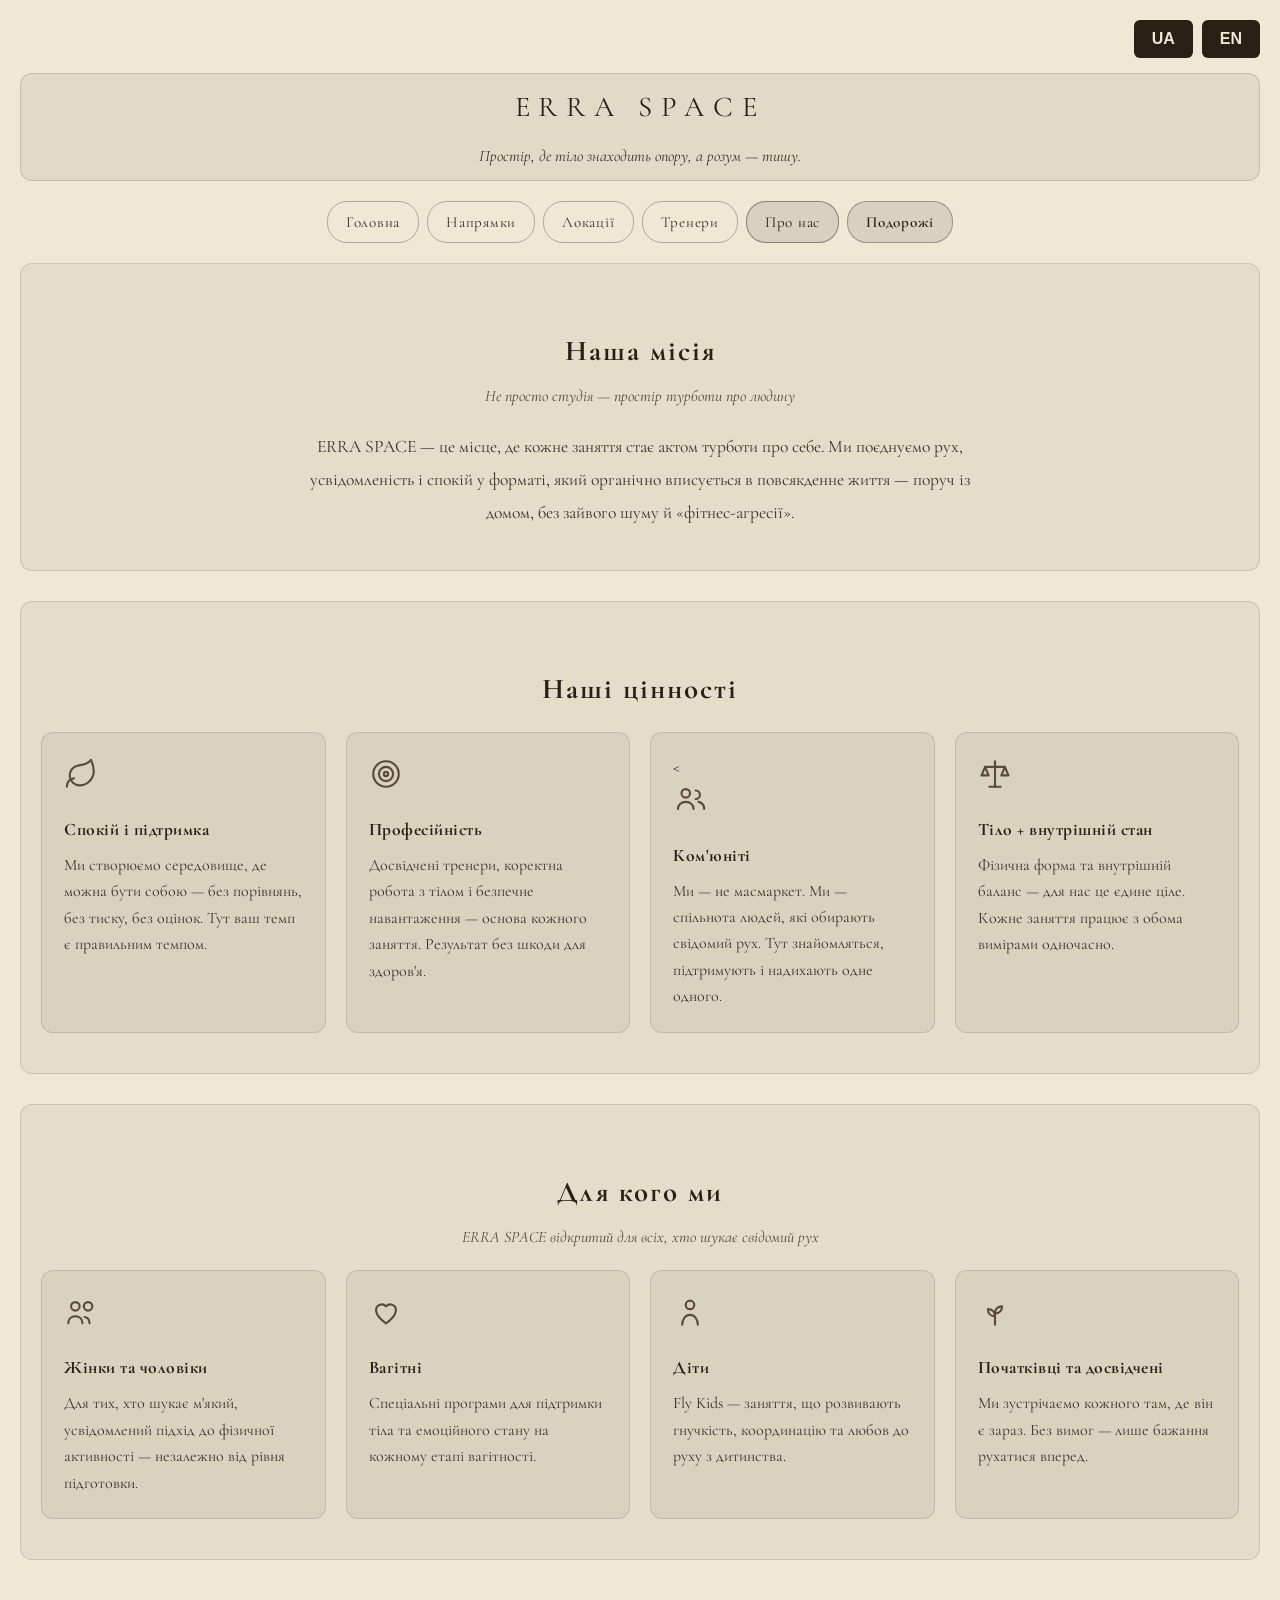
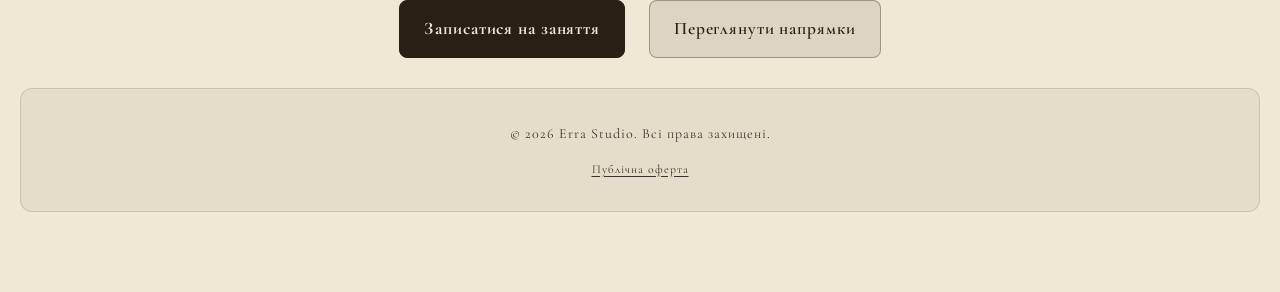
==== commit 7945568c: "Update about.html" ====
--- a/about.html
+++ b/about.html
@@ -75,7 +75,7 @@
       <h2 id="about-who-title">Для кого ми</h2>
       <p class="section-subtitle" id="about-who-subtitle">ERRA SPACE відкритий для всіх, хто шукає свідомий рух</p>
       <div class="about-grid">
-        <div class="about-card"><div class="about-card-icon"><svg viewBox="0 0 24 24" fill="none" stroke="currentColor" stroke-width="1.5" stroke-linecap="round" stroke-linejoin="round"><circle cx="8" cy="8" r="3"/><path d="M3 20c0-3 2-5 5-5s5 2 5 5"/><circle cx="17" cy="8" r="3"/><path d="M14.5 15.5c2.2.3 3.5 2 3.5 4.5"/></svg></div><div class="about-card-icon">👩‍🦰</div>
+        <div class="about-card"><div class="about-card-icon"><svg viewBox="0 0 24 24" fill="none" stroke="currentColor" stroke-width="1.5" stroke-linecap="round" stroke-linejoin="round"><circle cx="8" cy="8" r="3"/><path d="M3 20c0-3 2-5 5-5s5 2 5 5"/><circle cx="17" cy="8" r="3"/><path d="M14.5 15.5c2.2.3 3.5 2 3.5 4.5"/></svg></div>
           <div class="about-card-title" id="who-1-title">Жінки та чоловіки</div>
           <div class="about-card-text" id="who-1-text">Для тих, хто шукає м'який, усвідомлений підхід до фізичної активності — незалежно від рівня підготовки.</div>
         </div>
--- a/style.css
+++ b/style.css
@@ -335,6 +335,7 @@
   padding: 22px;
 }
 .about-card-icon { font-size: 2rem; margin-bottom: 10px; }
+.about-card-icon svg { width: 34px; height: 34px; color: #5a4a38; }
 .about-card-title { font-size: 1.1rem; font-weight: 700; margin-bottom: 8px; color: #2a1f14; letter-spacing: 0.5px; }
 .about-card-text { font-size: 1rem; color: #3d3228; line-height: 1.65; }
 
